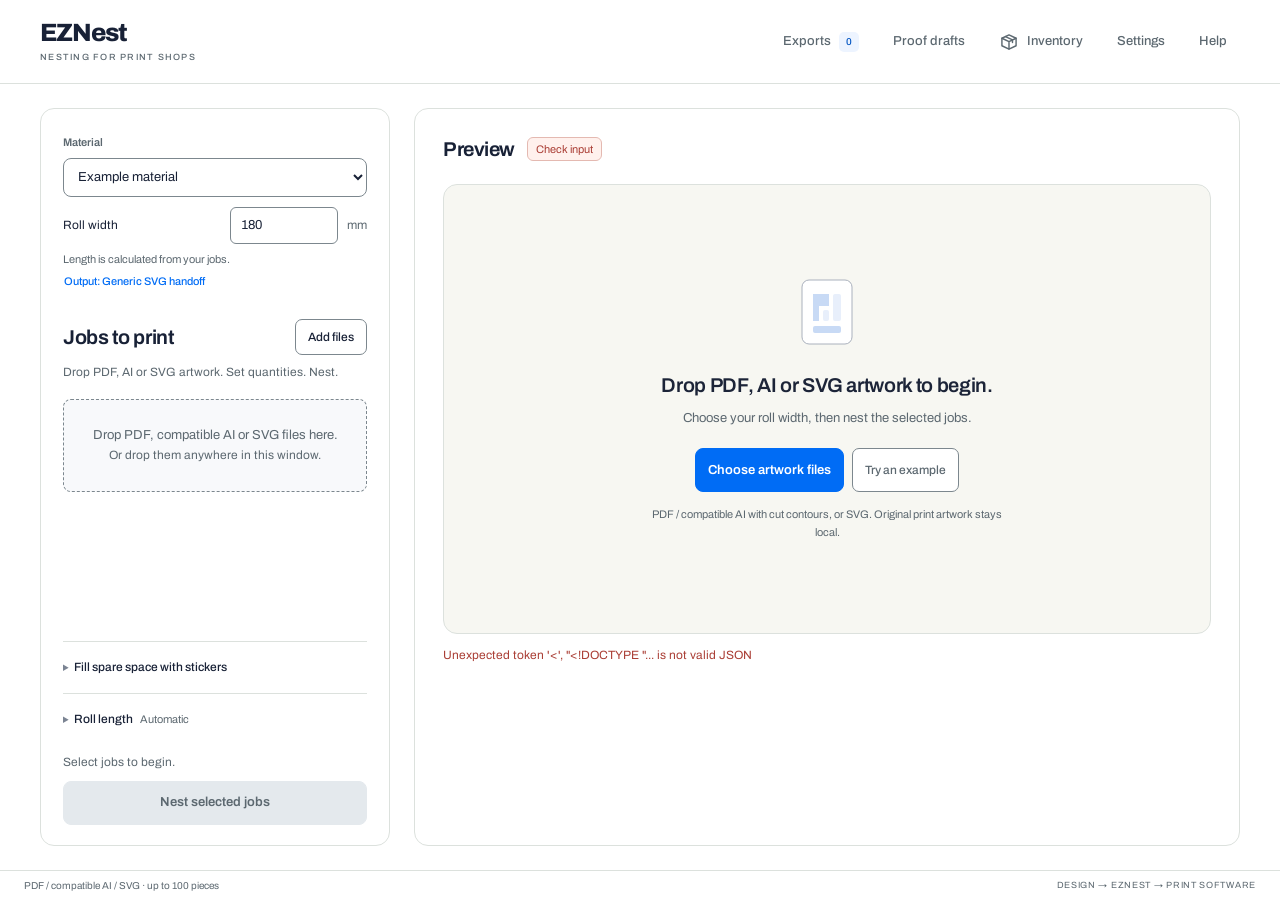
==== index.html @ c7918e3c "Open the simple screen at / and keep the production screen on standby. The shop page should be the O" ====
<!doctype html>
<html lang="en"><head><meta charset="utf-8"><meta name="viewport" content="width=device-width,initial-scale=1"><title>Ez Nest</title><link rel="stylesheet" href="/queue.css"><link rel="stylesheet" href="/app-theme.css"><link rel="stylesheet" href="/inventory-panel.css"></head><body class="full-workspace">
<header class="app-header"><a class="brand" href="/" aria-label="EZNest home"><span>EZNest</span><small>NESTING FOR PRINT SHOPS</small></a><span class="local">v1.0.0-rc.5</span><div class="header-tools"><button id="prepared-open">Exports <span id="prepared-count">0</span></button><button id="proof-drafts-open">Proof drafts</button><button id="stock-open" type="button" class="top-button" aria-label="Inventory" aria-haspopup="dialog">
  <svg viewBox="0 0 24 24" width="20" height="20" aria-hidden="true">
    <g fill="none" stroke="currentColor" stroke-width="1.7" stroke-linecap="round" stroke-linejoin="round">
      <path d="M3.5 7.5 12 3.5l8.5 4v9L12 20.5l-8.5-4Z"/>
      <path d="M3.5 7.5 12 11.5l8.5-4M12 11.5v9M7.8 5.5l8.4 4v3"/>
    </g>
  </svg>
  <span>Inventory</span>
</button>
<button id="settings-open">Settings</button><button id="help-open">Help</button></div></header>
<main>
<section class="queue-panel" aria-label="Jobs to print">
<div class="material-choice"><label for="preset">Material</label><select id="preset"></select><label class="quick-width" for="quick-width">Roll width <input id="quick-width" type="number" step="any" min="0" aria-describedby="material-info"><span id="quick-unit">mm</span></label><p id="material-info" class="muted">Length is calculated from your jobs.</p><button id="shop-shortcut" class="text-button" title="Shop output requirements">Output profile</button></div>
<div class="queue-heading"><h1>Jobs to print <span id="queue-count">0</span></h1><label class="button" for="files">Add files<input type="file" id="files" accept=".svg,.pdf,.ai,image/svg+xml,application/pdf" multiple></label></div>
<p class="queue-hint">Drop PDF, AI or SVG artwork. Set quantities. Nest.</p>
<p id="folder-status" class="muted" hidden></p><div id="queue-empty" class="queue-empty">Drop PDF, compatible AI or SVG files here.<br><span>Or drop them anywhere in this window.</span></div><div id="queue"></div>
<details id="sticker-section" class="optional-section"><summary>Fill spare space with stickers <span id="fill-count"></span></summary><p class="muted">Keep your required quantities, then fill the spare space.</p><div id="fill-queue"></div><label class="button" for="fill-files">Add sticker files<input type="file" id="fill-files" accept=".svg,.pdf,.ai,image/svg+xml,application/pdf" multiple></label>
<div id="fill-options" hidden><label for="fill-area">Where should stickers go?</label><select id="fill-area"><option value="gaps">Only in the leftover space</option><option value="length">Fill up to a set length</option></select><p id="fill-area-help" class="muted"></p></div></details>
<details id="layout-options" class="optional-section"><summary>Roll length <span id="size-summary">Automatic</span></summary><p class="muted">Width comes from the material. eznest calculates the length your jobs need.</p><label class="length-field">Optional limit <input id="batch-length" type="number" min="0" step="any" placeholder="Automatic"><span id="length-unit">mm</span></label><p class="muted">Leave blank for automatic length. Set a total limit for available material or a sticker-fill area. Per-sheet limits are in Settings.</p></details>
<div id="material-mismatch" class="notice" hidden><p id="material-mismatch-text"></p><button id="use-material">Use this material</button></div>
<div class="nest-bar"><p id="selection-summary">Select jobs to begin.</p><button id="nest" class="primary" disabled>Nest selected jobs</button><button id="cancel" hidden>Stop nesting</button></div>
</section>
<section class="workspace" aria-label="Nesting preview"><div class="result-top"><h2 id="result-title">Preview</h2><span id="batch-status" class="pill" hidden></span><div id="metrics" class="metrics" hidden><span>Length used <strong id="length">—</strong></span><span><strong id="pieces">—</strong> pieces</span></div></div>
<div class="canvas"><div id="empty"><strong>Drop PDF, AI or SVG artwork to begin.</strong><p>Choose your roll width, then nest the selected jobs.</p><div class="empty-actions"><button id="empty-add" class="primary">Choose artwork files</button><button id="empty-demo">Try an example</button></div><p class="empty-format">PDF and compatible AI use existing named cut contours. SVG jobs remain supported separately.</p></div><svg id="preview" xmlns="http://www.w3.org/2000/svg" role="img" aria-label="Nesting layout by job" hidden></svg></div>
<div id="job-key" hidden><p class="muted">Find a job in this layout</p><div id="completeness" class="completeness" hidden></div><button id="show-all" class="text-button" hidden>Show all jobs</button></div>
<section id="layout-insights" class="layout-insights" aria-label="Layout results and verification" hidden>
<div class="insight-metrics"><div><span>Material coverage</span><strong id="insight-coverage">—</strong></div><div><span>Unused material</span><strong id="insight-unused">—</strong></div><div><span>Compute time</span><strong id="insight-time">—</strong></div></div>
<details id="layout-comparison" class="layout-comparison" open><summary>Before / after <span id="comparison-summary">First fit saved</span></summary>
<div class="comparison-content"><p id="comparison-context" class="muted">Same artwork, quantities, safety settings and search budget per run.</p><div id="comparison-chart"></div><p id="comparison-message" class="muted" role="status"></p><div class="comparison-actions"><button id="comparison-run">Compare another fit</button><button id="comparison-download" disabled>Save comparison image (SVG)</button></div><p class="muted">The first fit is the baseline. Extra searches retain the best result; they take additional time. Outlines are a comparison diagram, not a print file.</p></div></details>
<div class="insight-columns"><section><h3>Comparable layouts</h3><div id="layout-revisions" class="revision-list"></div><p class="muted">Same sources, quantities, safety settings and per-run search budget. Saved in this browser.</p></section><section><h3>Checks</h3><ul id="layout-checks"></ul><p class="muted">Unused material includes gaps and margins. Physical print and cut alignment still need an operator check.</p></section></div>
<div class="evidence-entry"><div><h3>Delivery evidence</h3><p id="proof-hint" class="muted"></p></div><button id="proof-open" disabled>Prepare local draft</button></div>
</section>
<details class="review-tools" id="review-tools" hidden><summary>Layout details</summary><div class="review-content"><p><strong id="utilization">—</strong> material coverage</p><label class="check"><input type="checkbox" id="show-labels"> Show sorting IDs</label><label class="check"><input type="checkbox" id="job-colors" checked> Show job outlines</label><button id="improve">Try a better fit</button></div><p class="muted">Sorting IDs identify each piece: <strong>A1.03</strong> = job A, set 1, piece 3. They appear on the separate map, never on the print artwork.</p><p id="result-explanation" class="muted"></p><p id="sheet-summary" class="muted"></p><p id="cut-summary" class="muted"></p><p id="material-cost-result"></p><div id="job-costs" class="muted"></div><button id="benchmark-download" disabled>Download comparison worksheet</button></details>
<details id="output-check" hidden><summary id="output-check-title">Output needs preparation</summary><ul id="output-issues"></ul><p>These are file requirements. Saving the profile does not convert artwork.</p></details><p id="status" role="status" aria-live="polite"></p>
<div id="export-bar" class="export-bar" hidden><div><div class="destination"><span id="output-status">Save to Downloads</span><button id="change-output" class="text-button">Change</button></div><p id="export-note">Includes artwork, a piece map and a checklist.</p></div><button id="export" class="primary" disabled>Export SVG</button></div>
<div id="download-confirmation" class="notice" hidden><p>Check that <strong id="download-filename"></strong> is saved on your device. If the download was cancelled or failed, choose Export again. Jobs stay in the queue until you confirm.</p><button id="confirm-download">I saved the ZIP</button></div>
</section></main>
<dialog id="proof-drawer" class="proof-drawer" aria-labelledby="proof-title"><div class="dialog-head"><div><p class="eyebrow">EVIDENCE · THIS BROWSER ONLY</p><h2 id="proof-title">Delivery evidence <span class="pill">Local draft</span></h2></div><button type="button" id="proof-close" aria-label="Close delivery evidence">×</button></div>
<p class="muted">Photos and tracking stay in this browser on this device. Saving does not submit proof, notify a buyer or confirm delivery. Clearing browser data removes saved drafts.</p>
<section id="proof-index"><h3>Saved drafts</h3><div id="proof-drafts-list"></div></section>
<section id="proof-editor" hidden><p id="proof-batch" class="proof-batch"></p><ol class="proof-steps"><li>1 · Review layout</li><li>2 · Attach evidence</li><li>3 · Save locally</li></ol>
<form id="proof-form"><fieldset id="proof-fields"><label>Order reference <span class="muted">Optional</span><input id="proof-order" maxlength="120" autocomplete="off" placeholder="Your order or job reference"></label>
<section class="proof-section"><h3>Finished-goods photos</h3><p class="muted">Up to 5 JPEG, PNG or WebP photos. 10 MB each; 25 MB total.</p><label class="button" for="proof-files">Add photos<input id="proof-files" type="file" accept="image/jpeg,image/png,image/webp" multiple></label><div id="proof-photos" class="proof-photos"></div></section>
<div class="fields"><label>Carrier<input id="proof-carrier" maxlength="120" autocomplete="off" placeholder="Optional"></label><label>Tracking number<input id="proof-tracking" maxlength="160" autocomplete="off" placeholder="Add when available"></label></div>
<label>Notes<textarea id="proof-notes" maxlength="2000" rows="3" placeholder="Packing or delivery notes"></textarea></label>
<section class="proof-section"><h3>Bound export</h3><p class="muted">SHA-256 of the exact exported ZIP. Changing a layout creates a separate draft.</p><code id="proof-hash" class="proof-hash"></code><div id="proof-preview" class="proof-preview"></div><p class="muted">Saved layout outlines. These do not verify the photos or shipment.</p></section>
</fieldset><div class="dialog-actions"><button id="proof-back" type="button">Saved drafts</button><button id="proof-save" class="primary" type="submit">Save local draft</button></div></form></section><p id="proof-status" role="status" aria-live="polite"></p></dialog>
<dialog id="settings"><form id="settings-form"><div class="dialog-head"><h2>Settings</h2><button type="button" id="settings-close" aria-label="Close settings">×</button></div>
<div class="settings-links"><button type="button" id="shop-open">Shop / RIP profile</button><button type="button" id="paths-open">Source &amp; save folders</button><button type="button" id="demo">Load example jobs</button></div><h3 class="settings-section-title">Workspace</h3><div class="fields"><label>Measurement units<select id="units"><option value="in">Inches</option><option value="mm">Millimeters</option><option value="cm">Centimeters</option></select></label><label>Display decimals<select id="precision"><option value="0">0</option><option value="1">1</option><option value="2">2</option><option value="3">3</option></select></label></div><label>Group jobs by<select id="group-by"><option value="folder">Source folder</option><option value="material">Material</option><option value="category">Custom category</option><option value="customer">Customer</option><option value="order">Customer / order</option></select></label><p class="muted">Units apply throughout eznest. Changing units converts measurements without resizing artwork. Prepared jobs leave the active queue after a successful save; find them under Exports.</p><h3 class="settings-section-title material-title">Material preset</h3><div class="small-actions preset-actions"><button type="button" id="share-preset">Export preset</button><label class="button" for="import-preset">Import preset<input type="file" id="import-preset" accept=".json,application/json"></label></div>
<label>Preset name<input id="preset-name" required maxlength="80"></label>
<label>Roll width <span class="field-unit"></span><input id="width" type="number" step="any" required></label><p class="muted">Fixed by your material. Length is calculated from the jobs you select.</p><div class="fields"><label>Gap between contours <span class="field-unit"></span><input id="gap" type="number" step="any" required></label><label>Edge margin <span class="field-unit"></span><input id="margin" type="number" step="any" required></label></div>
<label>Allowed rotation<select id="rotations"><option value="0,90,180,270">Quarter turns</option><option value="free">Any angle</option><option value="0,180">Half turns</option><option value="0">Keep orientation</option></select></label><label>Time per search<select id="seconds"><option value="5">5 seconds</option><option value="15">15 seconds</option><option value="30">30 seconds</option><option value="60">1 minute</option><option value="120">2 minutes</option></select></label>
<p class="muted">Gap is measured from imported contours. Bleed is not added. Confirm the starter shop preset against your printer.</p>
<details><summary>Optional default length limit</summary><label>Maximum batch length <span class="field-unit"></span><input id="maxLength" type="number" min="0" step="any" placeholder="Automatic"></label><p class="muted">Usually left blank. This limits total material across all sheets. Set per-sheet handling limits under Sheets and material cost.</p></details>
<details><summary>Sheets and material cost</summary><label>Maximum length per sheet <span class="field-unit"></span><input id="sheet-length" type="number" min="0" step="any" placeholder="One continuous nest"></label><p class="muted">Optional. Splits the batch into numbered sheets without cutting pieces. Total roll length remains a separate limit. Include registration and handling space in your margins.</p><div class="fields"><label>Material cost per m²<input id="material-cost" type="number" min="0" step="any" placeholder="Optional"></label><label>Currency<input id="material-currency" maxlength="3" value="USD" placeholder="USD"></label></div><p class="muted">Material only. Shared waste is allocated by occupied piece area. Ink, laminate, labor, overhead and profit are excluded.</p></details><details><summary>Automatic nesting</summary><label class="check"><input id="auto-nest" type="checkbox"> Re-nest selected jobs when source files change</label><label class="check"><input id="auto-improve" type="checkbox"> Continue searching for a better fit</label><p class="muted">While eznest is open. Stops after five extra searches or three without improvement. Saving freezes the batch.</p></details>
<details><summary>File requirements</summary><p>PDF and PDF-compatible AI need closed, stroked named spot-color contours, usually CutContour. Review detected pieces before nesting. Hidden/conditional PDF layers, annotations and ambiguous contours are rejected. SVG pieces still need complete groups and clear boundaries. Keep PDF and SVG jobs in separate batches. Color conversion, bleed generation and printer control stay outside eznest.</p></details>
<p id="settings-status" role="status"></p><div class="dialog-actions"><button type="button" id="save-copy">New material preset</button><button type="submit" class="primary">Save settings</button></div></form></dialog>
<dialog id="paths"><div class="dialog-head"><h2>Folders</h2><button id="paths-close" aria-label="Close folders">×</button></div><label>Source folder<input id="folder-path" placeholder="Folder containing print-ready SVG files"></label><div class="small-actions"><button id="connect">Browse source…</button><button id="connect-path">Connect this path</button><button id="disconnect">Disconnect</button></div><p class="muted">Folder watching currently adds SVG files. Add PDF/AI with Add files or drag and drop so you can choose and review their cut contours and bleed. New watched jobs start unselected.</p><label>Save packages to<input id="output-path" placeholder="Leave blank for browser downloads"></label><div class="small-actions"><button id="output-browse">Browse…</button><button id="output-save">Save destination</button></div><p class="muted">Each saved nest gets its own folder with artwork, a piece map and a checklist. Choose a location outside the source folder.</p><p id="paths-status" role="status"></p></dialog>
<dialog id="job-settings"><form id="job-form"><div class="dialog-head"><h2 id="job-settings-title">Job options</h2><button type="button" id="job-close" aria-label="Close job options">×</button></div><p id="job-source" class="muted"></p><section id="document-review" hidden><h3>Review detected pieces</h3><p id="document-review-summary" class="muted"></p><div id="document-review-warnings" class="muted"></div><div id="document-piece-list"></div><label class="check"><input id="document-reviewed" type="checkbox"> I checked piece ownership, cut types, size and existing bleed. All printable pieces are present.</label><p class="muted">This is a visual/operator check. eznest does not verify ink coverage or create bleed. Re-add the file to change its bleed allowance or cut recognition. Interior cuts belong to the surrounding piece; separate pieces inside other pieces are not inferred.</p></section><details><summary>Customer, order and category</summary><div class="fields"><label>Customer<input id="job-customer" maxlength="120" placeholder="Optional"></label><label>Order number<input id="job-order" maxlength="120" placeholder="Optional"></label></div><label>Kit / design name<input id="job-kit" maxlength="120" placeholder="Optional"></label><label>Category<input id="job-category" maxlength="80" placeholder="Optional, e.g. MX kits or Customer name"></label></details><label>This file is<select id="job-role"><option value="required">A job with a required quantity</option><option value="fill">Stickers to fill spare space</option></select></label><label id="job-quantity-label">Complete sets<input id="job-quantity" type="number" min="1" max="800" required></label><p id="job-quantity-help" class="muted"></p><label>Material<select id="job-material"></select></label><p id="job-error" role="status" class="error"></p><div class="dialog-actions"><button type="button" id="job-remove">Remove from queue</button><button type="submit" class="primary">Save changes</button></div></form></dialog><dialog id="prepared"><div class="dialog-head"><h2>Exported files</h2><button id="prepared-close" aria-label="Close prepared files">×</button></div><p class="muted">Saved batches. Exporting does not send files to a printer. Source files stay untouched.</p><div id="prepared-list"></div><p id="prepared-status" role="status"></p></dialog><dialog id="shop-settings"><form id="shop-form"><div class="dialog-head"><h2>Shop / RIP profile</h2><button type="button" id="shop-close" aria-label="Close shop profile">×</button></div>
<p class="muted">Each shop can share its own file requirements. RIP media presets and printed job logs stay in the software that runs the printer.</p>
<label>Choose a profile<select id="shop-select"></select></label>
<div class="small-actions"><button type="button" id="shop-export">Export profile</button><label class="button" for="shop-import">Import profile<input id="shop-import" type="file" accept=".json,application/json"></label><button type="button" id="shop-spec">Download requirements</button></div>
<label>Profile name<input id="shop-name" required maxlength="80"></label><div class="fields"><label>RIP software<input id="shop-rip" required maxlength="80" placeholder="ONYX, VersaWorks, Flexi, Caldera…"></label><label>Preferred production format<select id="shop-format"><option value="pdf">PDF</option><option value="eps">EPS</option><option value="svg">SVG</option></select></label></div>
<label>Art formats accepted by the shop<input id="shop-accepted" placeholder="pdf, eps, ai" required></label>
<div class="fields"><label>Required print colors<select id="shop-color"><option value="preserve">Preserve source colors</option><option value="cmyk">CMYK</option><option value="rgb">RGB</option></select></label><label>Required bleed <span id="shop-bleed-unit"></span><input id="shop-bleed" type="number" step="any" min="0" placeholder="Not confirmed"></label></div>
<label>Required ICC profile name<input id="shop-icc" maxlength="160" placeholder="Not confirmed / no specific profile"></label>
<details open><summary>Cutting and finishing</summary><div class="fields"><label>Generic cut output spot<input id="shop-cut-spot" maxlength="80" placeholder="Leave blank for no cutting"></label><label>Generic cut output layer<input id="shop-cut-layer" maxlength="80" placeholder="e.g. CutContour"></label></div><div class="fields"><label>Registration marks added by<select id="shop-registration"><option value="rip">RIP</option><option value="finishing">Finishing software</option><option value="file">Artwork file</option><option value="none">No marks required</option></select></label><label>Finishing software<input id="shop-finishing" maxlength="80" placeholder="e.g. GoProduce"></label></div></details>
<details id="cut-mapping-settings"><summary>Cut type mappings</summary><p class="muted">Starter names recognize common thru-cut, kiss-cut and registration layers or spots. Confirm them against your files. Use one exact, case-sensitive name per line, or start a line with prefix: to match a prefix. Conflicting rules stop import.</p><label>Unspecified generic cut paths<select id="cut-generic"><option value="">Require a mapped cut type</option><option value="thru">Thru-cut</option><option value="kiss">Kiss-cut</option><option value="contour">Generic cut — assign in RIP</option></select></label><div id="cut-mapping-fields"></div><details><summary>Unmapped cut-name checks</summary><label>Pause import for unrecognized names starting with<textarea id="cut-suspect-prefixes" rows="4" maxlength="4000"></textarea></label></details><p class="muted">Thru-cut and kiss-cut keep separate output layers and spot colors. Tool notes are references for the operator; eznest does not send tool-slot commands. Recognized old registration marks are removed so the RIP or finishing software can generate new sheet marks.</p></details>
<details><summary>Workflow ownership</summary><div class="fields"><label>Media presets managed by<select id="shop-media"><option value="rip">RIP</option><option value="external">Another shop system</option></select></label><label>Printed job log managed by<select id="shop-joblog"><option value="rip">RIP</option><option value="external">Another shop system</option></select></label></div></details>
<p class="muted">PDF/AI jobs export PDF with preserved artwork and separate named spots and layers for each cut type. SVG jobs export SVG. Choose Preserve source colors for RIP color management. EPS conversion and automatic bleed are not provided. Readiness is checked against the actual batch.</p>
<p id="shop-status" role="status"></p><div class="dialog-actions"><button type="button" id="shop-copy">Save as new profile</button><button type="submit" class="primary">Use this profile</button></div></form></dialog><dialog id="help"><div class="dialog-head"><h2>Start with a nest</h2><button id="help-close" aria-label="Close help">×</button></div>
<ol class="help-steps"><li><strong>Add your artwork.</strong> Drop files anywhere. Each file is a job; a set includes every piece in that file.</li><li><strong>Check the roll width and quantities.</strong> Length is automatic. Set units, spacing and rotation in Settings.</li><li><strong>Nest, review, export.</strong> Click a job below the preview to find its pieces. Export saves the artwork plus a separate sorting map and checklist.</li></ol>
<p class="muted">Use print-only artwork at actual size. PDF/AI needs mapped cut strokes with a closed outer boundary for each piece; review the detected pieces and existing bleed. SVG needs grouped pieces with a clipping outline, CutContour or EZN_BOUNDARY. Originals are never changed.</p>
<p class="muted">v1.0.0-rc.5 · up to 800 pieces, one material per batch. PDF/compatible AI exports PDF with artwork and all owned cut paths kept together. SVG exports separately. Color conversion and registration marks stay in your RIP. Bleed is retained, never generated.</p>
<p class="muted">Closing this tab leaves eznest running. Quit below to stop the local app. Your queue stays in this browser; use the same browser next time.</p><p id="help-status" role="status"></p><div class="dialog-actions"><button id="quit">Quit eznest</button></div></dialog><dialog id="document-import"><form id="document-import-form"><div class="dialog-head"><h2>Import PDF / compatible AI</h2><button type="button" id="document-import-cancel" aria-label="Cancel document import">×</button></div><p>Use print-only artwork at actual size with closed cut contours. Original drawing objects are preserved for PDF export.</p><label>Generic cut spot in this file<input id="document-cut-spot" maxlength="80" value="CutContour" required></label><label>If a generic cut has no type<select id="document-generic-cut"><option value="">Require a mapped cut type</option><option value="thru">Thru-cut</option><option value="kiss">Kiss-cut</option><option value="contour">Generic cut — assign in RIP</option></select></label><p class="muted">Named thru-cut and kiss-cut paths use your output profile mappings. Use Generic cut only when you will assign its cutting method in the RIP.</p><label>Existing bleed to retain, mm<input id="document-bleed" type="number" min="0" max="25" step="any" value="0" required></label><p class="muted">0 clips artwork at the cut contour. Enter bleed already present in the design to keep it outside the cut. No bleed is generated. Review every detected piece after import.</p><p id="document-import-error" class="error" role="status"></p><div class="dialog-actions"><button type="submit" class="primary">Import and review</button></div></form></dialog><footer><span>PDF / compatible AI / SVG · up to 100 pieces</span><span>DESIGN → EZNEST → PRINT SOFTWARE</span></footer><script src="/svg-io.js"></script><script src="/queue-core.js"></script><script src="/cut-mapping.js"></script><script src="/shop-profiles.js"></script><script src="/layout-comparison.js"></script><script src="/production-features.js"></script><script src="/material-profile.js"></script><script src="/inventory-panel.js"></script><script src="/queue-app.js"></script><script src="/queue-inventory.js"></script></body></html>
---- queue.css ----
/* Shared visual language for the workspace, dialogs and production states. */
:root {
  --paper: #ffffff;
  --bg: #ffffff;
  --canvas: #f6f7f3;
  --ink: #1c2438;
  --muted: #626974;
  --line: #dedfe3;
  --control-line: #858b95;
  --accent: #0066e6;
  --accent-hover: #0053bc;
  --accent-soft: #eef4ff;
  --error: #aa3e35;
  --warning-bg: #fcf7eb;
  --warning-line: #e6d5ae;
  --warning-ink: #785d29;
  color-scheme: light;
  font: 14px/1.5 'Segoe UI', -apple-system, BlinkMacSystemFont, Arial, sans-serif;
  color: var(--ink);
  background: var(--bg);
}
* { box-sizing: border-box; }
body { margin: 0; height: 100dvh; overflow: hidden; }
h1,h2,h3,p { margin: 0; }
h1,h2 { font-size: 20px; line-height: 1.3; font-weight: 650; letter-spacing: -.45px; }
button,input,select { font: inherit; color: inherit; }
button,.button {
  display: inline-flex; align-items: center; justify-content: center; gap: 7px;
  min-height: 36px; padding: 7px 12px; border: 1px solid var(--control-line);
  border-radius: 7px; background: var(--paper); cursor: pointer;
  white-space: nowrap; text-decoration: none; font-size: 12px; font-weight: 500;
  transition: background-color 120ms, border-color 120ms, box-shadow 120ms;
}
button:hover,.button:hover { background: #f4f6fa; border-color: #6c7585; }
button:disabled { background: #eef0f3; border-color: #dfe2e7; color: #69717d; cursor: default; box-shadow: none; }
button:focus-visible,input:focus-visible,select:focus-visible,summary:focus-visible,.button:focus-within,a:focus-visible { outline: 2px solid var(--accent); outline-offset: 3px; }
.primary { background: var(--accent); border-color: var(--accent); color: #fff; font-weight: 600; box-shadow: 0 1px 2px #1c243814; }
.primary:hover { background: var(--accent-hover); border-color: var(--accent-hover); }
.primary:disabled { background: #e9edf3; border-color: #d8dee8; color: #657083; box-shadow: none; }
.button input[type=file] { position: absolute; width: 1px; height: 1px; opacity: 0; }
.text-button { border-color: transparent; background: transparent; padding: 4px 6px; color: var(--accent); text-decoration: underline; text-underline-offset: 3px; }
.text-button:hover { border-color: transparent; background: var(--accent-soft); }
header { height: 72px; display: flex; align-items: center; padding: 0 26px; border-bottom: 1px solid var(--line); gap: 12px; background: #ffffff; }
.brand { display: inline-flex; align-items: center; gap: 9px; color: var(--ink); text-decoration: none; font-size: 27px; font-weight: 750; letter-spacing: -1.3px; line-height: 1; }
.brand-mark { width: 27px; height: 27px; flex: none; color: var(--accent); }
.local { margin-left: 13px; padding-left: 20px; border-left: 1px solid var(--line); margin-right: auto; color: var(--muted); font-size: 12px; }
header button { color: #424b5c; border-color: transparent; background: transparent; padding: 7px 12px; }
header button:hover { border-color: var(--line); }
#prepared-count { display: inline-flex; align-items: center; justify-content: center; min-width: 20px; height: 20px; border-radius: 5px; padding: 0 5px; font-size: 10px; font-variant-numeric: tabular-nums; background: #eef1f6; color: #535e70; }
main { display: grid; grid-template-columns: 370px minmax(0,1fr); height: calc(100dvh - 102px); min-height: 0; }
select,input:not([type=checkbox]) { background: var(--paper); border: 1px solid var(--control-line); border-radius: 6px; padding: 8px 10px; min-height: 36px; max-width: 100%; }
select:hover,input:not([type=checkbox]):hover { border-color: #6c7585; }
input[type=number] { font-variant-numeric: tabular-nums; }
input[type=checkbox] { accent-color: var(--accent); }
.muted { color: var(--muted); font-size: 12px; line-height: 1.6; }
.queue-panel { padding: 25px 22px 20px; background: #ffffff; border-right: 1px solid var(--line); display: flex; flex-direction: column; min-height: 0; overflow: auto; scrollbar-width: thin; scrollbar-color: #c4c8d0 transparent; }
.material-choice { margin-bottom: 26px; }
.material-choice>label { display: block; margin-bottom: 7px; color: var(--muted); font-size: 11px; font-weight: 600; }
#preset { width: 100%; font-size: 13px; height: 39px; }
.material-choice .muted { margin-top: 7px; font-size: 11px; }
.material-choice>label.quick-width { display: flex; align-items: center; gap: 9px; margin: 10px 0 0; font-size: 12px; color: var(--ink); font-weight: 400; }
.quick-width input { width: 108px; margin-left: auto; font-size: 13px; }
.quick-width span { min-width: 20px; color: var(--muted); }
.empty-actions { display: flex; justify-content: center; flex-wrap: wrap; gap: 8px; margin: 20px 0 14px; }
#empty .empty-format { max-width: 370px; margin: 0 auto; font-size: 11px; }
.help-steps { padding-left: 20px; font-size: 13px; line-height: 1.7; }
.help-steps li { margin: 12px 0; }
#shop-shortcut { font-size: 11px; text-decoration: none; padding: 3px 0; min-height: 23px; max-width: 100%; white-space: normal; text-align: left; justify-content: flex-start; }
#shop-shortcut:hover { text-decoration: underline; background: transparent; }
.queue-heading { display: flex; align-items: center; justify-content: space-between; gap: 12px; margin-bottom: 8px; }
.queue-heading h1 { display: flex; align-items: center; gap: 9px; }
h1 span { display: inline-flex; align-items: center; justify-content: center; min-width: 23px; height: 23px; padding: 0 6px; border-radius: 6px; background: #eef1f6; font-size: 11px; color: #535e70; font-weight: 500; letter-spacing: 0; }
.queue-hint { font-size: 12px; line-height: 1.6; color: var(--muted); margin-bottom: 17px; }
#folder-status { font-size: 11px; margin-bottom: 8px; overflow-wrap: anywhere; }
.queue-empty { padding: 26px 12px; text-align: center; border: 1px dashed var(--control-line); border-radius: 8px; color: var(--muted); font-size: 13px; background: #f8f9fb; }
.queue-empty span { font-size: 12px; }
#queue { flex: 1; min-height: 90px; overflow: auto; scrollbar-width: thin; scrollbar-color: #c4c8d0 transparent; }
#fill-queue { max-height: 200px; overflow: auto; margin: 8px 0; }
.queue-group { margin-bottom: 20px; }
.queue-group>h3 { color: #677080; font-size: 10px; font-weight: 600; text-transform: uppercase; letter-spacing: 1px; line-height: 1.5; padding: 8px 0; overflow-wrap: anywhere; }
.job { display: flex; align-items: center; gap: 9px; padding: 12px 7px; border: 1px solid transparent; border-bottom-color: #eaebef; min-height: 65px; border-radius: 6px; }
.job:last-child { border-bottom-color: transparent; }
.job:hover { background: #f5f7fa; }
.job.selected { background: var(--accent-soft); border-color: #bdcff0; }
.job.selected .job-name>span { font-weight: 600; }
.job>input[type=checkbox] { width: 16px; height: 16px; flex: none; margin: 0; cursor: pointer; }
.job-name { flex: 1; min-width: 0; cursor: pointer; font-size: 13px; line-height: 1.4; }
.job-name>span { display: block; overflow: hidden; text-overflow: ellipsis; white-space: nowrap; }
.job-name small { font-size: 11px; color: var(--muted); display: block; margin-top: 4px; overflow-wrap: anywhere; }
.job-name .job-error { color: var(--error); }
.job-quantity { font-size: 10px; color: var(--muted); display: flex; flex-direction: column; gap: 3px; text-align: center; }
.job-quantity input { width: 49px; min-height: 29px; padding: 3px 4px; font-size: 12px; }
.job-options { width: 28px; min-height: 30px; padding: 0; border-color: transparent; color: var(--muted); background: transparent; font-size: 11px; flex: none; }
.job-options:hover { border-color: var(--line); background: #fff; }
.optional-section { border-top: 1px solid var(--line); margin-top: 13px; padding-top: 13px; font-size: 12px; }
.optional-section>summary { cursor: pointer; line-height: 24px; font-weight: 500; }
summary::marker { color: #7b8493; font-size: 10px; }
.optional-section summary span { color: var(--muted); font-size: 11px; font-weight: 400; margin-left: 5px; }
.optional-section .muted { font-size: 11px; margin: 8px 0; }
.optional-section .button { font-size: 11px; min-height: 32px; }
.length-field { display: flex; align-items: center; gap: 8px; font-size: 12px; margin: 12px 0 8px; }
.length-field input { width: 105px; }
#fill-options { margin-top: 12px; font-size: 11px; }
#fill-area { width: 100%; margin-top: 5px; font-size: 12px; }
.nest-bar { display: flex; flex-direction: column; gap: 10px; margin-top: 21px; flex: none; }
#selection-summary { font-size: 12px; color: var(--muted); }
#nest { height: 43px; font-size: 13px; }
.notice { padding: 12px; background: var(--warning-bg); color: var(--warning-ink); border: 1px solid var(--warning-line); border-radius: 8px; font-size: 12px; margin-top: 12px; }
.notice button { white-space: normal; text-align: left; margin-top: 8px; max-width: 100%; font-size: 11px; }
.workspace { padding: 25px 28px 20px; min-width: 0; min-height: 0; display: flex; flex-direction: column; background: var(--bg); overflow: auto; }
.result-top { display: flex; align-items: center; gap: 12px; min-height: 30px; margin-bottom: 20px; }
.metrics { margin-left: auto; display: flex; gap: 20px; font-size: 12px; color: var(--muted); }
.metrics strong { font-size: 16px; font-weight: 600; font-variant-numeric: tabular-nums; color: var(--ink); }
.pill { font-size: 11px; color: #0053bc; border: 1px solid #c8daf5; background: #eef4ff; padding: 3px 8px; border-radius: 6px; }
.pill[data-state=error] { border-color: #e4b9b1; color: var(--error); background: #fff1ed; }
.pill[data-state=running] { border-color: var(--warning-line); color: var(--warning-ink); background: var(--warning-bg); }
.layout-view-tools { display: flex; flex-wrap: wrap; align-items: center; justify-content: space-between; gap: 12px; margin-bottom: 12px; color: var(--muted); font-size: 12px; }
.layout-view-tools label { display: flex; align-items: center; gap: 8px; }
.layout-view-tools select { width: 140px; min-height: 44px; padding: 8px; }
.canvas { background: var(--canvas); border: 1px solid #dedfe3; border-radius: 12px; flex: 0 0 auto; height: clamp(320px, 50dvh, 560px); min-height: 320px; padding: 25px; overflow: auto; }
#preview { display: block; width: 100%; height: auto; max-width: none; }
.canvas.fit-all { display: flex; align-items: center; justify-content: center; }
.canvas.fit-all #preview { flex: none; height: 100%; }
.canvas:focus-visible { outline: 3px solid var(--accent); outline-offset: 2px; }
.canvas #empty { height: 100%; display: flex; flex-direction: column; align-items: center; justify-content: center; }
#empty { text-align: center; color: var(--muted); font-size: 13px; line-height: 1.6; padding: 16px; }
#empty::before { content: ''; display: block; width: 62px; height: 72px; margin: 0 auto 20px; background: url("data:image/svg+xml,%3Csvg xmlns='http://www.w3.org/2000/svg' width='62' height='72' viewBox='0 0 62 72'%3E%3Crect x='6' y='3' width='50' height='64' rx='7' fill='%23ffffff' stroke='%23aab1bd'/%3E%3Cpath d='M17 17h16v12H23v15h-6z' fill='%23c8daf5'/%3E%3Crect x='37' y='17' width='8' height='27' rx='2' fill='%23e8effb'/%3E%3Crect x='27' y='33' width='6' height='11' rx='2' fill='%23e8effb'/%3E%3Crect x='17' y='49' width='28' height='7' rx='2' fill='%23c8daf5'/%3E%3C/svg%3E") center/contain no-repeat; }
#empty strong { display: block; font-size: 20px; color: #1c2438; font-weight: 600; letter-spacing: -.35px; margin-bottom: 7px; }
#empty p { font-size: 13px; }
#job-key { margin-top: 14px; position: relative; }
#job-key>.muted { font-size: 11px; margin-bottom: 7px; }
.completeness { display: flex; flex-wrap: wrap; gap: 6px; max-height: 100px; overflow: auto; }
.complete-job { font-size: 12px; padding: 5px 9px; min-height: 32px; white-space: normal; text-align: left; justify-content: flex-start; border-color: #aab1bd; background: var(--paper); }
.complete-job span { font: 11px Consolas,monospace; display: inline-flex; align-items: center; justify-content: center; width: 17px; height: 20px; border-bottom: 3px solid #0066e6; }
.complete-job.active { border-color: var(--accent); background: var(--accent-soft); color: var(--ink); box-shadow: 0 0 0 1px var(--accent); }
.color-0 span { border-color: #2879c4; }.color-1 span { border-color: #ce733c; }.color-2 span { border-color: #8b63b5; }.color-3 span { border-color: #4a9059; }.color-4 span { border-color: #bd4586; }.color-5 span { border-color: #398e96; }
#show-all { font-size: 11px; margin-top: 3px; min-height: 25px; }
.review-tools { margin-top: 12px; font-size: 12px; color: var(--muted); }
.review-tools>summary { cursor: pointer; }
.review-content { display: flex; flex-wrap: wrap; align-items: center; gap: 16px; margin-top: 10px; }
.review-content>p { font-size: 12px; }
.review-content button { font-size: 11px; min-height: 30px; }
.review-tools .muted { font-size: 11px; margin-top: 8px; max-width: 650px; }
.check { display: flex; align-items: center; gap: 7px; font-size: 12px; white-space: nowrap; }
.check input { margin: 0; }
#status { font-size: 12px; color: var(--muted); line-height: 1.5; margin-top: 12px; }
#status:empty { display: none; }
.error { color: var(--error)!important; }
#output-check { margin-top: 12px; padding: 11px 13px; border: 1px solid var(--warning-line); border-radius: 8px; background: var(--warning-bg); font-size: 12px; color: var(--warning-ink); }
#output-check summary { cursor: pointer; font-weight: 600; }
#output-check summary::marker { color: var(--warning-ink); }
#output-check ul { padding-left: 18px; margin: 8px 0; }
#output-check p { font-size: 11px; }
.export-bar { margin-top: 16px; border-top: 1px solid var(--line); padding-top: 16px; display: flex; align-items: center; justify-content: space-between; gap: 16px; font-size: 12px; }
.export-bar>div { min-width: 0; }
.destination { display: flex; align-items: center; gap: 10px; }
#output-status { overflow: hidden; text-overflow: ellipsis; white-space: nowrap; max-width: 360px; }
#change-output { font-size: 11px; min-height: 24px; }
#export-note { font-size: 11px; color: var(--muted); margin-top: 3px; }
.export-bar .primary { min-height: 43px; padding: 8px 18px; font-size: 13px; }
footer { height: 30px; display: flex; align-items: center; justify-content: space-between; padding: 0 24px; font-size: 10px; color: var(--muted); border-top: 1px solid var(--line); background: #ffffff; }
footer span:last-child { font-size: 9px; letter-spacing: .7px; }
dialog { border: 1px solid var(--line); border-radius: 14px; padding: 26px; width: min(560px,94vw); max-height: 90dvh; overflow: auto; color: var(--ink); background: #ffffff; box-shadow: 0 20px 80px #1c243826,0 3px 12px #1c24380f; scrollbar-width: thin; }
dialog::backdrop { background: #1c243855; }
dialog h2 { font-size: 23px; letter-spacing: -.5px; font-weight: 650; }
.dialog-head { display: flex; align-items: center; justify-content: space-between; gap: 12px; margin-bottom: 20px; }
.dialog-head button { font-size: 23px; min-height: 32px; width: 32px; padding: 0; border-color: transparent; color: var(--muted); background: transparent; flex: none; }
dialog label:not(.button):not(.check) { display: block; margin: 13px 0; font-size: 12px; font-weight: 500; }
dialog input:not([type=checkbox]),dialog select { display: block; width: 100%; margin-top: 6px; font-weight: 400; }
dialog input::placeholder { color: #69717d; opacity: 1; }
dialog .check { margin: 12px 0; white-space: normal; }
dialog .muted { margin: 10px 0; font-size: 12px; }
.fields { display: grid; grid-template-columns: 1fr 1fr; gap: 0 15px; }
.fields>label { min-width: 0; }
.small-actions,.dialog-actions,.settings-links { display: flex; gap: 8px; flex-wrap: wrap; }
.settings-links { padding-bottom: 20px; border-bottom: 1px solid var(--line); margin-bottom: 22px; }
.settings-section-title { font-size: 11px; font-weight: 600; letter-spacing: .8px; text-transform: uppercase; color: var(--muted); margin-bottom: 10px; }
.material-title { border-top: 1px solid var(--line); padding-top: 20px; margin-top: 22px; }
.field-unit { font-size: 11px; color: var(--muted); font-weight: 400; }
.dialog-actions { justify-content: flex-end; border-top: 1px solid var(--line); padding-top: 18px; margin-top: 22px; }
.preset-actions { margin-bottom: 18px; }
.preset-actions button,.preset-actions .button,.small-actions button { font-size: 11px; }
dialog details { border-top: 1px solid var(--line); padding-top: 13px; margin-top: 16px; font-size: 12px; line-height: 1.6; }
dialog summary { cursor: pointer; font-weight: 500; }
dialog details p { margin-top: 10px; }
dialog a { color: var(--accent); }
#settings-status,#paths-status,#job-error,#shop-status { font-size: 12px; margin-top: 12px; }
#prepared { width: min(660px,94vw); }
.prepared-batch { margin-top: 24px; border-top: 1px solid var(--line); padding-top: 17px; }
.prepared-head { display: flex; align-items: center; justify-content: space-between; gap: 12px; }
.prepared-head h3 { font-size: 13px; font-weight: 600; }
.prepared-job { display: flex; align-items: center; justify-content: space-between; gap: 16px; padding: 14px 0; border-bottom: 1px solid var(--line); }
.prepared-job>div { min-width: 0; }
.prepared-job strong { display: block; font-size: 13px; font-weight: 600; overflow-wrap: anywhere; }
.prepared-job p { font-size: 11px; color: var(--muted); margin-top: 3px; }
.prepared-job button { font-size: 11px; flex: none; }
#prepared-list>p,#prepared-status { font-size: 12px; margin-top: 16px; color: var(--muted); }
#shop-settings { width: min(610px,94vw); }
#shop-settings .small-actions { margin: 15px 0; }
.svg-measure { position: absolute; left: -20000px; top: 0; visibility: hidden; pointer-events: none; }
.svg-measure svg { max-width: none; max-height: none; }
[hidden] { display: none!important; }
.dragging .queue-panel { background: var(--accent-soft); box-shadow: inset 0 0 0 2px var(--accent); }
@media(max-width:1000px) {
  main { grid-template-columns: 335px minmax(0,1fr); }
  .queue-panel { padding: 20px 18px; }.workspace { padding: 20px; }
  .metrics { gap: 10px; font-size: 11px; }.metrics strong { font-size: 14px; }
  .result-top { flex-wrap: wrap; }.result-top h2 { font-size: 19px; }
  #output-status { max-width: 200px; }.export-bar { gap: 8px; }
}
@media(max-height:760px) and (min-width:721px) {
  header { height: 60px; }main { height: calc(100dvh - 90px); }
  .queue-panel { padding-top: 17px; }.workspace { padding-top: 17px; }
  .material-choice { margin-bottom: 18px; }.optional-section { margin-top: 10px; padding-top: 10px; }
  .nest-bar { margin-top: 14px; }.canvas { min-height: 110px; padding: 16px; }
  .result-top { margin-bottom: 14px; }.queue-group { margin-bottom: 10px; }
  .review-tools { margin-top: 9px; }#status { margin-top: 9px; }#job-key { margin-top: 10px; }
}
@media(max-width:720px) {
  body { height: auto; overflow: auto; }header { height: auto; min-height: 66px; padding: 12px 16px; gap: 5px; flex-wrap: wrap; }
  .brand { font-size: 25px; gap: 7px; }.brand-mark { width: 24px; height: 24px; }.local { display: none; }
  header button:first-of-type { margin-left: auto; }header button { padding: 7px 9px; }
  main { height: auto; display: block; }.queue-panel { border-right: 0; border-bottom: 1px solid var(--line); padding: 24px 20px; }
  #queue { max-height: 330px; min-height: 0; }.material-choice { margin-bottom: 22px; }
  .workspace { padding: 24px 20px; min-height: 480px; }.canvas { height: 340px; flex: none; }
  .result-top h2 { font-size: 19px; }.metrics { margin-left: auto; }.export-bar { align-items: flex-start; flex-wrap: wrap; }
  #output-status { max-width: 230px; }.destination { gap: 4px; }.review-content { gap: 12px; }
  .export-bar .primary { font-size: 12px; padding: 8px 12px; }footer { padding: 0 16px; font-size: 9px; }footer span:last-child { display: none; }
  #empty strong { font-size: 18px; }.prepared-head { align-items: flex-start; }.prepared-job { gap: 9px; }
  dialog { padding: 22px; }.settings-links { gap: 7px; }.settings-links button { font-size: 11px; }
}
@media(max-width:440px) { dialog .fields { grid-template-columns: 1fr; } }
@media(prefers-reduced-motion:reduce) { button,.button { transition: none; } }

#queue-count:empty { display: none; }

#document-piece-list{display:grid;grid-template-columns:repeat(auto-fit,minmax(120px,1fr));gap:12px;max-height:300px;overflow:auto}#document-piece-list figure{margin:0;padding:8px;border:1px solid var(--line)}#document-piece-list img{width:100%;height:110px;object-fit:contain}#document-piece-list figcaption{font-size:11px;line-height:1.5}#document-review[hidden]{display:none}

/* Advanced cut mappings stay in the output profile, away from the nest flow. */
textarea { font: inherit; color: inherit; width: 100%; box-sizing: border-box; padding: 9px; border: 1px solid var(--line, #d6d6d2); border-radius: 6px; background: var(--surface, #fff); resize: vertical; }
#cut-mapping-fields details { margin: 12px 0; }
#cut-mapping-fields .fields { margin-top: 12px; }
#document-piece-list figure p { margin: 6px 0; font-size: 12px; }

/* Verified layout summaries and local-only evidence drawer. */
.layout-insights { margin-top:16px; border:1px solid var(--line); background:var(--paper); flex:none; }
.insight-metrics { display:grid; grid-template-columns:repeat(3,minmax(0,1fr)); border-bottom:1px solid var(--line); }
.insight-metrics>div { padding:12px 14px; border-right:1px solid var(--line); }
.insight-metrics>div:last-child { border:0; }
.insight-metrics span { display:block; font-size:10px; color:var(--muted); }
.insight-metrics strong { display:block; font-size:23px; font-weight:650; font-variant-numeric:tabular-nums; }
.insight-columns { display:grid; grid-template-columns:minmax(0,1fr) minmax(0,1fr); gap:20px; padding:16px; }
.layout-insights h3,.proof-section h3,#proof-index h3 { font-size:12px; font-weight:600; margin-bottom:8px; }
.insight-columns .muted { font-size:10px; margin-top:8px; }
.revision-row { display:grid; grid-template-columns:1fr auto auto; gap:5px 10px; padding:8px; border:1px solid var(--line); margin-bottom:5px; font-size:11px; }
.revision-row span:last-child { grid-column:1/-1; color:var(--muted); font-size:10px; }
.revision-row.current { background:var(--accent-soft); border-color:#bdcff0; }
.revision-list>p { font-size:11px; color:var(--muted); }
#layout-checks { list-style:none; margin:0; padding:0; font-size:11px; }
#layout-checks li { margin-bottom:8px; }
.check-pass { color:#0053bc; }
.evidence-entry { display:flex; align-items:center; justify-content:space-between; gap:12px; padding:14px 16px; border-top:1px solid var(--line); }
.evidence-entry h3 { margin-bottom:2px; }.evidence-entry .muted { font-size:10px; }
.proof-drawer { position:fixed; inset:0 0 0 auto; margin:0; width:min(560px,100vw); height:100dvh; max-height:100dvh; border-radius:0; padding:24px; border-width:0 0 0 1px; }
.proof-drawer .dialog-head { align-items:flex-start; }.proof-drawer h2 { font-size:22px; }
.eyebrow { color:var(--accent); font-size:10px; letter-spacing:.8px; margin-bottom:8px; }
.proof-batch { margin:20px 0 12px; font-size:12px; overflow-wrap:anywhere; }
.proof-steps { display:flex; padding:12px 0; margin:0 0 16px; list-style:none; gap:12px; border-block:1px solid var(--line); font-size:10px; color:var(--accent); }
.proof-section { margin:20px 0; padding-top:16px; border-top:1px solid var(--line); }
.proof-hash { display:block; overflow-wrap:anywhere; font-size:11px; padding:12px; background:var(--accent-soft); }
.proof-preview { margin-top:12px; padding:12px; background:var(--canvas); border:1px solid var(--line); }
.proof-preview img { display:block; width:100%; height:130px; object-fit:contain; }
.proof-photos { display:grid; grid-template-columns:repeat(3,minmax(0,1fr)); gap:8px; margin-top:12px; }
.proof-photos figure { margin:0; min-width:0; padding:6px; border:1px solid var(--line); }
.proof-photos img { width:100%; height:85px; object-fit:contain; background:var(--canvas); }
.proof-photos figcaption { font-size:10px; overflow-wrap:anywhere; }.proof-photos button { font-size:10px; min-height:28px; padding:3px 6px; margin-top:5px; }
#proof-drafts-list { display:grid; gap:8px; margin-top:12px; }#proof-drafts-list button { white-space:normal; text-align:left; justify-content:flex-start; }
#proof-fields { padding:0; margin:0; border:0; min-width:0; }#proof-status { font-size:12px; margin-top:14px; overflow-wrap:anywhere; }
@media(max-width:1100px) { .insight-columns { grid-template-columns:1fr; gap:16px; } }
@media(max-width:440px) { .evidence-entry { align-items:flex-start; flex-direction:column; }.insight-metrics>div { padding:10px; }.insight-metrics strong { font-size:20px; }.proof-photos { grid-template-columns:repeat(2,minmax(0,1fr)); }.proof-drawer { padding:20px; }.proof-steps { flex-wrap:wrap; } }

@media(max-width:720px) { header { height:auto; min-height:66px; flex-wrap:wrap; padding:14px 16px; } }

/* Comparison stays inside the existing result card; the main preview remains unchanged. */
.layout-comparison { border-bottom:1px solid var(--line); padding:14px 16px; }
.layout-comparison>summary { cursor:pointer; font-size:12px; font-weight:600; }
#comparison-summary { margin-left:10px; color:var(--accent); font-weight:500; }
.comparison-content { margin-top:12px; }
.comparison-content>.muted { font-size:11px; margin:8px 0; }
#comparison-chart img { display:block; width:100%; height:auto; margin:12px 0; border:1px solid var(--line); }
.comparison-actions { display:flex; flex-wrap:wrap; gap:8px; margin-top:12px; }
@media(max-width:600px) { #comparison-chart { overflow-x:auto; } #comparison-chart img { min-width:680px; } #comparison-summary { display:block; margin:4px 0 0 14px; } .comparison-actions button { white-space:normal; } }
---- app-theme.css ----
/* Brand values verified against the live OUTPUT and EZNest sites, 2026-11-01. */
@font-face { font-family: "OUTPUT Shop"; src: url(/fonts/Archivo.ttf) format('truetype'); font-weight: 100 900; font-style: normal; font-display: swap; }
:root {
  --output-blue: #006cf5; --output-blue-hover: #0054c2; --output-blue-wash: #edf4ff;
  --output-ink: #182136; --output-muted: #5c6870; --output-paper: #fff;
  --output-wash: #f7f7f2; --output-line: #dce1dd; --output-line-strong: #7c878e;
  --font-sans: "OUTPUT Shop", Arial, sans-serif;
  --ink: var(--output-ink); --muted: var(--output-muted); --paper: var(--output-paper);
  --bg: var(--output-paper); --canvas: var(--output-wash); --line: var(--output-line);
  --control-line: var(--output-line-strong); --accent: var(--output-blue);
  --accent-hover: var(--output-blue-hover); --accent-soft: var(--output-blue-wash);
  font: 15px/1.5 var(--font-sans); color: var(--ink); background: var(--bg);
}
h1, h2, h3 { font-weight: 650; }
.full-workspace { display: flex; flex-direction: column; height: 100dvh; }
.full-workspace > .app-header, .full-workspace > footer { flex-shrink: 0; }
body { background: var(--bg); color: var(--ink); -webkit-font-smoothing: antialiased; }
button, input, select, textarea { font-family: var(--font-sans); }
[hidden] { display: none !important; }
.app-header, .app-header.shop-header {
  position: relative; display: flex; align-items: center; flex-wrap: wrap; gap: 24px;
  height: auto; min-height: 84px; padding: 18px 40px; background: var(--bg); border: 0;
  border-bottom: 1px solid var(--line);
}
.app-header .brand {
  display: inline-flex; flex-direction: column; align-items: flex-start; gap: 5px;
  color: var(--ink); font: 800 25px/1.05 var(--font-sans); letter-spacing: -1px; text-decoration: none;
}
.app-header .brand small { font: 500 9px/1.2 var(--font-sans); letter-spacing: .14em; color: var(--muted); white-space: nowrap; }
.app-header .local { display: none; }
.app-header .header-tools, .app-header .top-actions { position: static; display: flex; align-items: center; flex-wrap: wrap; gap: 8px; margin-left: auto; }
.app-header button, .app-header .button, .app-header .top-button, .app-header #settings-open, .app-header #mode-switch {
  position: static; display: inline-flex; align-items: center; justify-content: center; gap: 8px;
  height: 44px; min-height: 44px; padding: 0 12px; border: 1px solid transparent; border-radius: 8px;
  font: 500 13px/1.5 var(--font-sans); color: var(--muted); background: transparent; white-space: nowrap;
}
.app-header #mode-switch { border-color: var(--control-line); color: var(--ink); text-decoration: none; }
.app-header button:hover, .app-header #mode-switch:hover { background: var(--output-wash); color: var(--output-blue-hover); }
.app-header svg { flex-shrink: 0; }
button.primary, .primary, #start-nesting, #export.primary, #confirm-send {
  background: var(--accent); border: 1px solid var(--accent); color: #fff; border-radius: 8px;
  box-shadow: none; font-size: 13px; font-weight: 600; min-height: 44px;
}
button.primary:hover:enabled, .primary:hover:enabled, #start-nesting:hover:enabled, #export.primary:hover:enabled, #confirm-send:hover:enabled { background: var(--accent-hover); border-color: var(--accent-hover); }
button.primary:disabled, .primary:disabled, #start-nesting:disabled, #export.primary:disabled, #confirm-send:disabled { background: #e4e9ed; border-color: #e4e9ed; color: var(--muted); }
button:focus-visible, a:focus-visible, input:focus-visible, select:focus-visible { outline: 3px solid var(--output-blue); outline-offset: 3px; }
input, select { border-radius: 8px; }
dialog { color: var(--ink); background: #fff; border: 1px solid var(--line); border-radius: 14px; box-shadow: none; }
dialog::backdrop { background: #18213655; }
.hint { color: var(--muted); font-size: 13px; font-weight: 400; }
.dialog-heading { display: flex; align-items: flex-start; justify-content: space-between; gap: 16px; margin-bottom: 18px; }
.dialog-heading h2 { margin: 0; font-size: 23px; font-weight: 650; letter-spacing: -.04em; }
.dialog-heading .hint { margin-top: 6px; }
.dialog-close { flex: 0 0 32px; width: 32px; min-height: 32px; padding: 0; border: 0; background: transparent; font-size: 25px; color: var(--muted); }
#stock button.link { border: 0; background: transparent; padding: 0; color: var(--output-blue-hover); font-size: 13px; font-weight: 600; text-decoration: underline; text-underline-offset: 3px; }
#stock p { margin: 0; }
#stock label { margin: 0; }
#stock .roll-field { display: flex; }
#stock .roll-field input { min-height: 0; box-shadow: none; }
#stock button.primary { min-height: 44px; padding: 0 18px; font-size: 13px; font-weight: 600; }
.step-number { background: var(--output-blue-wash); color: var(--output-blue-hover); font-family: ui-monospace, monospace; }
.output-modes .nest-mode { background: var(--output-blue-wash); border-color: var(--output-blue); }
#empty::before { filter: none; }
body .metrics .num, body .metrics .unit { font-family: var(--font-sans); font-variant-numeric: tabular-nums; }
/* Preserve the workflows while using the sites' white paper and warm figure stage. */
.full-workspace main { width: 100%; max-width: 1440px; margin: 0 auto; padding: 24px 40px; gap: 24px; grid-template-columns: 350px minmax(0,1fr); height: auto; min-height: 0; flex: 1; }
.queue-panel { border: 1px solid var(--line); border-radius: 14px; }
.full-workspace .workspace { background: #fff; border: 1px solid var(--line); border-radius: 14px; }
.full-workspace .canvas { background: var(--canvas); border-color: var(--line); border-radius: 14px; }
body:not(.full-workspace) main { width: min(1360px, calc(100% - 80px)); padding-top: 24px; }
body:not(.full-workspace) .job-panel { border-color: var(--line); }
.drop { background: var(--output-wash); border-color: var(--line-strong, var(--output-line-strong)); border-radius: 14px; }
.job-panel select { background: var(--output-wash); }
#prepared-count { background: var(--output-blue-wash); color: var(--output-blue-hover); }
@media (max-width: 720px) {
  .app-header, .app-header.shop-header { padding: 18px 20px; gap: 14px; }
  .app-header .header-tools, .app-header .top-actions { width: 100%; margin-left: 0; justify-content: flex-end; }
  .app-header #stock-open, .app-header #settings-open { width: auto; }
  .app-header #stock-open span, .app-header #settings-open span { display: inline; }
  .app-header button:first-of-type { margin-left: 0; }
  .full-workspace { display: block; height: auto; }
  .full-workspace main { display: block; height: auto; padding: 20px; }
  .full-workspace .workspace { margin-top: 20px; }
  body:not(.full-workspace) main { width: calc(100% - 40px); padding-top: 20px; }
}
/* Keep the Save action visible on short shop laptops without shrinking controls. */
@media (min-width: 721px) and (max-height: 800px) {
  .app-header, .app-header.shop-header { min-height: 72px; padding-top: 12px; padding-bottom: 12px; }
  body:not(.full-workspace) main { padding-top: 16px; }
}
---- inventory-panel.css ----
/* Inventory dialog: same frame as Settings. */
#stock { width: min(620px, calc(100vw - 32px)); max-height: 90dvh; padding: 24px; border: 1px solid #ddd; border-radius: 14px; color: var(--ink); }
#stock::backdrop { background: #1c243855; }
#stock .panel { text-align: left; }
.stock-job { margin-bottom: 14px; padding: 12px 14px; border: 1px solid #d6e3f2; border-radius: 10px; background: #f3f7fc; }
.stock-job h3 { margin: 0 0 4px; font-size: 13px; }
.stock-job p { font-size: 13px; }
.stock-empty { padding: 28px 16px; border: 1px dashed #cfcfc8; border-radius: 10px; text-align: center; color: var(--muted); }
.stock-defs { position: absolute; width: 0; height: 0; overflow: hidden; }
.stock-shelf { --slot: 88px; --rowh: 240px; --lab: 56px; list-style: none; margin: 0; padding: 4px 0 6px; display: grid; grid-template-columns: repeat(auto-fill, var(--slot)); grid-auto-rows: var(--rowh); justify-content: start;
  background-image: linear-gradient(to bottom, transparent calc(var(--rowh) - var(--lab) - 4px), #8d8d86 calc(var(--rowh) - var(--lab) - 4px), #8d8d86 calc(var(--rowh) - var(--lab) - 1px), #e3e3dc calc(var(--rowh) - var(--lab) - 1px), #e3e3dc calc(var(--rowh) - var(--lab) + 1px), transparent calc(var(--rowh) - var(--lab) + 1px));
  background-size: 100% var(--rowh); background-position: 0 4px; }
.stock-shelf:empty { display: none; }
.stock-slot { position: relative; display: flex; flex-direction: column; align-items: center; justify-content: flex-end; cursor: pointer; outline: none; border-radius: 10px; }
.stock-slot svg { display: block; overflow: visible; transition: transform .2s ease-out; }
.stock-slot[aria-selected="true"] svg { transform: translateY(-8px); }
.stock-slot:focus-visible { box-shadow: 0 0 0 2px #fff, 0 0 0 4px #1d4f91; }
.stock-label { height: var(--lab); width: 100%; padding: 5px 4px 0; text-align: center; line-height: 1.2; }
.stock-qty { height: 22px; width: 100%; text-align: center; line-height: 22px; transition: transform .2s ease-out; }
.stock-qty b { display: block; font-size: 14px; white-space: nowrap; }
.stock-slot[aria-selected="true"] .stock-qty { transform: translateY(-8px); }
.stock-label { display: flex; flex-direction: column; align-items: center; }
/* Name: up to two lines, always the space of two, so every size line in a row sits at the same height. */
.stock-name { display: -webkit-box; -webkit-box-orient: vertical; -webkit-line-clamp: 2; width: 100%; height: 2.4em; font-size: 13px; font-weight: 600; line-height: 1.2; color: var(--ink); overflow: hidden; overflow-wrap: anywhere; }
.stock-slot.one-line .stock-name { height: 1.2em; -webkit-line-clamp: 1; }
.stock-size { margin-top: 2px; font-size: 11px; line-height: 14px; color: var(--muted); white-space: nowrap; }
.stock-qty b.unknown { font-size: 12px; font-weight: 600; color: var(--muted); letter-spacing: -.01em; }
.stock-slot.low .stock-qty b { color: #b42318; }
.stock-slot[aria-selected="true"] .stock-qty b { text-decoration: underline; text-underline-offset: 3px; text-decoration-thickness: 2px; }
.stock-slot.draft { cursor: default; }
.stock-slot.draft .stock-qty b { color: var(--muted); }
.stock-slot.in-use::after { content: ""; position: absolute; left: 8px; right: 8px; bottom: calc(var(--lab) - 1px); height: 4px; border-radius: 2px; background: #1d4f91; }
.stock-pill { position: absolute; bottom: calc(var(--lab) + 12px); left: 50%; transform: translateX(-50%); padding: 1px 8px; border-radius: 999px; background: #e8f0fa; color: #1d4f91; font-size: 12px; font-weight: 700; white-space: nowrap; }
.stock-legend { margin: 2px 0 12px; font-size: 12px; color: var(--muted); }
.stock-panel { position: sticky; bottom: 0; margin: 4px 0 6px; padding: 14px 16px; border: 1px solid #d6d6cf; border-radius: 12px; background: #fff; box-shadow: 0 -6px 16px #1c1c1c14; }
.stock-panel-head { display: flex; justify-content: space-between; align-items: flex-start; gap: 12px; }
.stock-panel h3 { margin: 0; font-size: 16px; }
.stock-sub { margin: 2px 0 0; font-size: 13px; color: var(--muted); }
.stock-x { border: 0; background: none; padding: 4px; min-height: 0; color: var(--muted); border-radius: 6px; line-height: 0; cursor: pointer; }
.stock-left { display: flex; align-items: baseline; flex-wrap: wrap; gap: 8px; margin-top: 8px; font-size: 14px; }
.stock-len { border: 0; background: none; padding: 0; min-height: 0; font: 700 18px var(--font-sans); color: var(--ink); cursor: pointer; text-decoration: underline dotted #8d8d86; text-underline-offset: 4px; }
.stock-low { padding: 2px 8px; border-radius: 999px; background: #fde8e3; color: #971b12; font-size: 12px; font-weight: 700; }
.stock-selected { color: #1d4f91; font-size: 13px; font-weight: 700; }
.stock-check { margin: 10px 0 0; font-size: 14px; font-weight: 700; color: #15803d; }
.stock-check[data-ok="0"] { color: #b42318; }
.stock-check[data-ok="warn"] { color: #8a6100; }
.stock-row-actions { display: flex; flex-wrap: wrap; gap: 14px; align-items: center; margin-top: 12px; }
.stock-row-actions button { min-height: 34px; padding: 4px 12px; font-size: 13px; }
.roll-form { display: grid; grid-template-columns: 190px minmax(0, 1fr); gap: 4px 18px; align-items: start; margin-top: 8px; }
.roll-preview { text-align: center; }
.roll-preview svg { display: block; margin: 0 auto; overflow: visible; }
.roll-fields { min-width: 0; display: flex; flex-direction: column; gap: 10px; }
.roll-row { display: flex; gap: 10px; }
.roll-row > .roll-field { flex: 1; min-width: 0; }
.roll-field { display: flex; flex-direction: column; gap: 3px; }
.roll-label { font-size: 13px; font-weight: 700; }
.roll-field .measure { display: flex; align-items: center; border: 1.5px solid #c9c9c2; border-radius: 8px; background: #fff; height: 38px; padding-right: 10px; }
.roll-field .measure:focus-within { border-color: var(--ink); }
.roll-field .measure.invalid { border-color: #b42318; }
.roll-field input { flex: 1; width: 100%; min-width: 0; border: 0; background: none; font: 400 15px var(--font-sans); padding: 0 10px; height: 100%; outline: none; }
.roll-field .measure span { font-size: 13px; color: var(--muted); }
.roll-field .hint { font-size: 12px; }
.roll-error { font-size: 12.5px; color: #b42318; }
.roll-units { display: flex; align-items: center; gap: 6px; font-size: 13px; color: var(--muted); }
.roll-units button { min-height: 28px; padding: 2px 10px; border: 1px solid #c9c9c2; border-radius: 999px; background: #f4f4ef; font-size: 13px; }
.roll-units button[aria-pressed="true"] { border-color: var(--ink); background: #fff; font-weight: 700; color: var(--ink); }
.stock-form-error:empty { display: none; }
.stock-form-error { margin: 0; color: #b42318; font-size: 13px; }
.roll-actions { grid-column: 1 / -1; display: flex; flex-wrap: wrap; align-items: center; gap: 16px; margin-top: 12px; }
.roll-actions .quiet { color: var(--muted); font-weight: 400; }
.roll-actions .roll-remove { margin-left: auto; color: #971b12; }
@media (max-width: 600px) {
  .stock-shelf { --slot: 72px; --rowh: 222px; }
  .roll-form { grid-template-columns: 1fr; }
  .stock-panel { margin: 4px -8px 0; border-radius: 14px 14px 0 0; }
}
@media (prefers-reduced-motion: reduce) { .stock-slot svg, .stock-qty { transition: none; } }
.stock-actions { margin-top: 14px; display: flex; justify-content: flex-end; }
#stock-status:empty { display: none; }
#stock-status { margin-top: 10px; }

/* Inventory: every control is at least 44 x 44 to click or tap; the look stays the same. */
#stock .dialog-close { flex-basis: 44px; width: 44px; min-height: 44px; margin: -6px -10px 0 0; }
.stock-x { min-width: 44px; min-height: 44px; display: inline-flex; align-items: center; justify-content: center; margin: -10px -12px -6px 0; }
.stock-len { min-height: 44px; min-width: 44px; padding: 0 4px; margin-left: -4px; }
#stock button.link, .stock-row-actions button, .roll-units button { min-height: 44px; min-width: 44px; }
.roll-actions { align-items: center; }

/* The shelf scrolls in its own area and the details card is docked under it, so the card
   never sits on top of a roll or its label. */
#stock[open] { display: flex; flex-direction: column; overflow: hidden; }
#stock .panel { display: flex; flex-direction: column; min-height: 0; flex: 1 1 auto; }
#stock .panel > * { flex: none; }
#stock .panel > .stock-shelf { flex: 0 1 auto; min-height: calc(var(--rowh) + 12px); overflow-y: auto; overscroll-behavior: contain; background-attachment: local; }
#stock .panel > .stock-shelf:empty { min-height: 0; }
#stock .panel > .stock-panel { position: static; max-height: 62%; overflow-y: auto; box-shadow: none; }
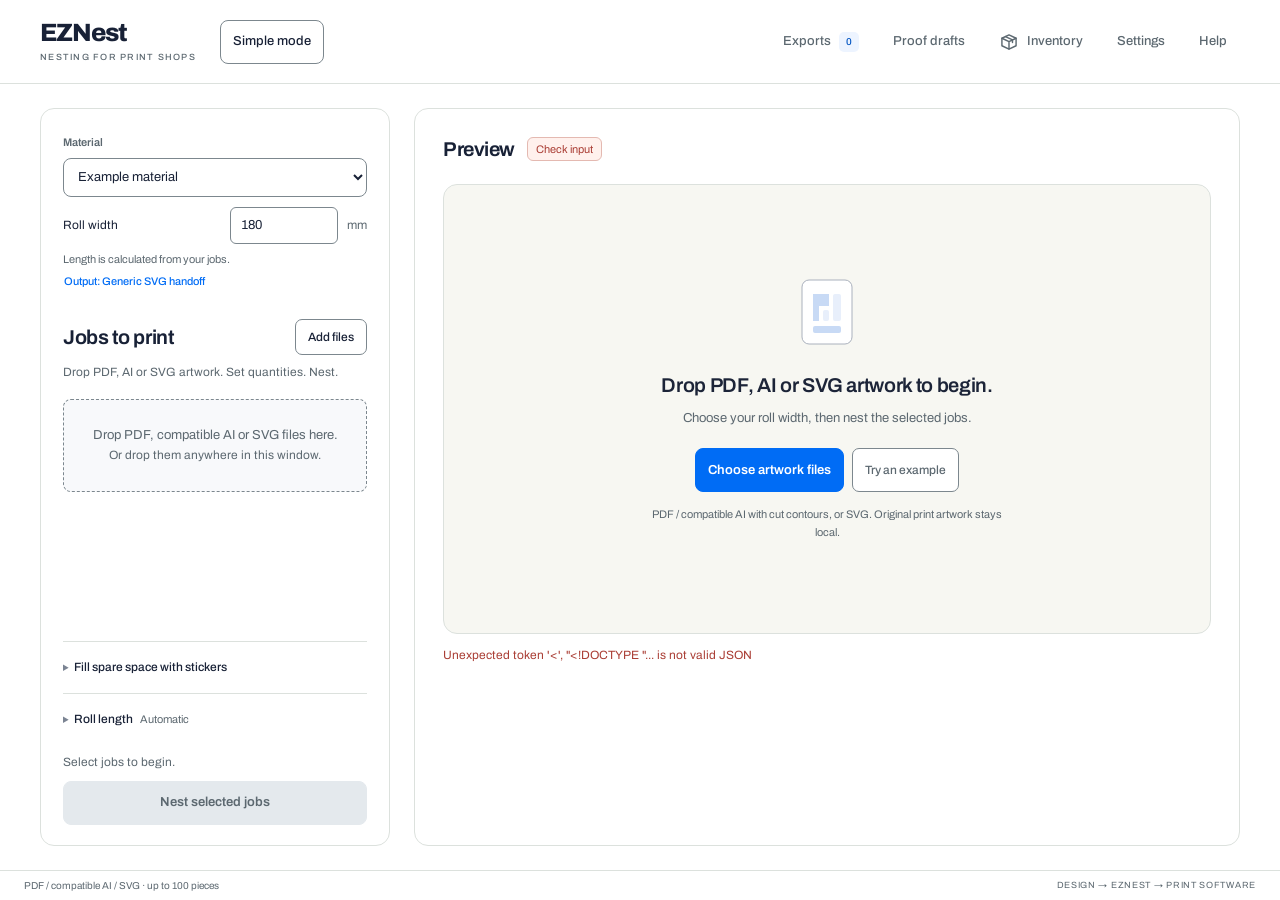
==== commit 286d44d9: "Keep production page mirror in sync with shop invitations" ====
--- a/index.html
+++ b/index.html
@@ -1,6 +1,6 @@
 <!doctype html>
-<html lang="en"><head><meta charset="utf-8"><meta name="viewport" content="width=device-width,initial-scale=1"><title>Ez Nest</title><link rel="stylesheet" href="/queue.css"><link rel="stylesheet" href="/app-theme.css"><link rel="stylesheet" href="/inventory-panel.css"></head><body class="full-workspace">
-<header class="app-header"><a class="brand" href="/" aria-label="EZNest home"><span>EZNest</span><small>NESTING FOR PRINT SHOPS</small></a><span class="local">v1.0.0-rc.5</span><div class="header-tools"><button id="prepared-open">Exports <span id="prepared-count">0</span></button><button id="proof-drafts-open">Proof drafts</button><button id="stock-open" type="button" class="top-button" aria-label="Inventory" aria-haspopup="dialog">
+<html lang="en"><head><meta charset="utf-8"><meta name="viewport" content="width=device-width,initial-scale=1"><title>Ez Nest</title><link rel="stylesheet" href="/queue.css"><link rel="stylesheet" href="/app-theme.css"><link rel="stylesheet" href="/inventory-panel.css"><link rel="stylesheet" href="/shop-team.css"></head><body class="full-workspace">
+<header class="app-header"><a class="brand" href="/" aria-label="EZNest home"><span>EZNest</span><small>NESTING FOR PRINT SHOPS</small></a><span class="local">v1.0.0-rc.5</span><a id="mode-switch" class="button" href="/?view=simple">Simple mode</a><div class="header-tools"><button id="prepared-open">Exports <span id="prepared-count">0</span></button><button id="proof-drafts-open">Proof drafts</button><button id="stock-open" type="button" class="top-button" aria-label="Inventory" aria-haspopup="dialog">
   <svg viewBox="0 0 24 24" width="20" height="20" aria-hidden="true">
     <g fill="none" stroke="currentColor" stroke-width="1.7" stroke-linecap="round" stroke-linejoin="round">
       <path d="M3.5 7.5 12 3.5l8.5 4v9L12 20.5l-8.5-4Z"/>
@@ -74,4 +74,4 @@
 <ol class="help-steps"><li><strong>Add your artwork.</strong> Drop files anywhere. Each file is a job; a set includes every piece in that file.</li><li><strong>Check the roll width and quantities.</strong> Length is automatic. Set units, spacing and rotation in Settings.</li><li><strong>Nest, review, export.</strong> Click a job below the preview to find its pieces. Export saves the artwork plus a separate sorting map and checklist.</li></ol>
 <p class="muted">Use print-only artwork at actual size. PDF/AI needs mapped cut strokes with a closed outer boundary for each piece; review the detected pieces and existing bleed. SVG needs grouped pieces with a clipping outline, CutContour or EZN_BOUNDARY. Originals are never changed.</p>
 <p class="muted">v1.0.0-rc.5 · up to 800 pieces, one material per batch. PDF/compatible AI exports PDF with artwork and all owned cut paths kept together. SVG exports separately. Color conversion and registration marks stay in your RIP. Bleed is retained, never generated.</p>
-<p class="muted">Closing this tab leaves eznest running. Quit below to stop the local app. Your queue stays in this browser; use the same browser next time.</p><p id="help-status" role="status"></p><div class="dialog-actions"><button id="quit">Quit eznest</button></div></dialog><dialog id="document-import"><form id="document-import-form"><div class="dialog-head"><h2>Import PDF / compatible AI</h2><button type="button" id="document-import-cancel" aria-label="Cancel document import">×</button></div><p>Use print-only artwork at actual size with closed cut contours. Original drawing objects are preserved for PDF export.</p><label>Generic cut spot in this file<input id="document-cut-spot" maxlength="80" value="CutContour" required></label><label>If a generic cut has no type<select id="document-generic-cut"><option value="">Require a mapped cut type</option><option value="thru">Thru-cut</option><option value="kiss">Kiss-cut</option><option value="contour">Generic cut — assign in RIP</option></select></label><p class="muted">Named thru-cut and kiss-cut paths use your output profile mappings. Use Generic cut only when you will assign its cutting method in the RIP.</p><label>Existing bleed to retain, mm<input id="document-bleed" type="number" min="0" max="25" step="any" value="0" required></label><p class="muted">0 clips artwork at the cut contour. Enter bleed already present in the design to keep it outside the cut. No bleed is generated. Review every detected piece after import.</p><p id="document-import-error" class="error" role="status"></p><div class="dialog-actions"><button type="submit" class="primary">Import and review</button></div></form></dialog><footer><span>PDF / compatible AI / SVG · up to 100 pieces</span><span>DESIGN → EZNEST → PRINT SOFTWARE</span></footer><script src="/svg-io.js"></script><script src="/queue-core.js"></script><script src="/cut-mapping.js"></script><script src="/shop-profiles.js"></script><script src="/layout-comparison.js"></script><script src="/production-features.js"></script><script src="/material-profile.js"></script><script src="/inventory-panel.js"></script><script src="/queue-app.js"></script><script src="/queue-inventory.js"></script></body></html>
+<p class="muted">Closing this tab leaves eznest running. Quit below to stop the local app. Your queue stays in this browser; use the same browser next time.</p><p id="help-status" role="status"></p><div class="dialog-actions"><button id="quit">Quit eznest</button></div></dialog><dialog id="document-import"><form id="document-import-form"><div class="dialog-head"><h2>Import PDF / compatible AI</h2><button type="button" id="document-import-cancel" aria-label="Cancel document import">×</button></div><p>Use print-only artwork at actual size with closed cut contours. Original drawing objects are preserved for PDF export.</p><label>Generic cut spot in this file<input id="document-cut-spot" maxlength="80" value="CutContour" required></label><label>If a generic cut has no type<select id="document-generic-cut"><option value="">Require a mapped cut type</option><option value="thru">Thru-cut</option><option value="kiss">Kiss-cut</option><option value="contour">Generic cut — assign in RIP</option></select></label><p class="muted">Named thru-cut and kiss-cut paths use your output profile mappings. Use Generic cut only when you will assign its cutting method in the RIP.</p><label>Existing bleed to retain, mm<input id="document-bleed" type="number" min="0" max="25" step="any" value="0" required></label><p class="muted">0 clips artwork at the cut contour. Enter bleed already present in the design to keep it outside the cut. No bleed is generated. Review every detected piece after import.</p><p id="document-import-error" class="error" role="status"></p><div class="dialog-actions"><button type="submit" class="primary">Import and review</button></div></form></dialog><footer><span>PDF / compatible AI / SVG · up to 100 pieces</span><span>DESIGN → EZNEST → PRINT SOFTWARE</span></footer><script src="/svg-io.js"></script><script src="/queue-core.js"></script><script src="/cut-mapping.js"></script><script src="/shop-profiles.js"></script><script src="/layout-comparison.js"></script><script src="/production-features.js"></script><script src="/material-profile.js"></script><script src="/inventory-panel.js"></script><script src="/shop-team.js"></script><script src="/queue-app.js"></script><script src="/queue-inventory.js"></script></body></html>
--- a/shop-team.css
+++ b/shop-team.css
@@ -0,0 +1,13 @@
+#shop-team-dialog { width: min(480px, calc(100vw - 32px)); max-height: 85vh; overflow: auto; border: 1px solid #dce3eb; border-radius: 18px; padding: 28px; color: #1c2939; background: #fff; box-shadow: 0 20px 80px #17233b33; }
+#shop-team-dialog::backdrop { background: #15223866; }
+#shop-team-dialog h2 { margin: 0 0 16px; font-size: 24px; }
+#shop-team-dialog p { color: #526173; line-height: 1.5; margin: 0 0 14px; }
+#shop-team-dialog label { display: grid; gap: 6px; margin: 16px 0; font-weight: 600; }
+#shop-team-dialog input { width: 100%; box-sizing: border-box; padding: 12px; border: 1px solid #bcc9d8; border-radius: 8px; font: inherit; }
+#shop-team-dialog button { margin: 6px 8px 6px 0; padding: 10px 14px; border-radius: 8px; border: 1px solid #bcc9d8; background: #fff; color: #1c2939; }
+#shop-team-dialog button.primary { background: #0875ed; color: #fff; border-color: #0875ed; }
+#shop-team-dialog code { display: block; padding: 12px; background: #eff5fc; overflow-wrap: anywhere; }
+#shop-team-dialog .team-person { display: flex; align-items: center; justify-content: space-between; gap: 12px; }
+#shop-team-dialog [role=status] { color: #a32c26; }
+#team-invitation { font-size: 18px; font-weight: 700; overflow-wrap: anywhere; }
+#shop-team-open { max-width: 180px; overflow: hidden; text-overflow: ellipsis; white-space: nowrap; }
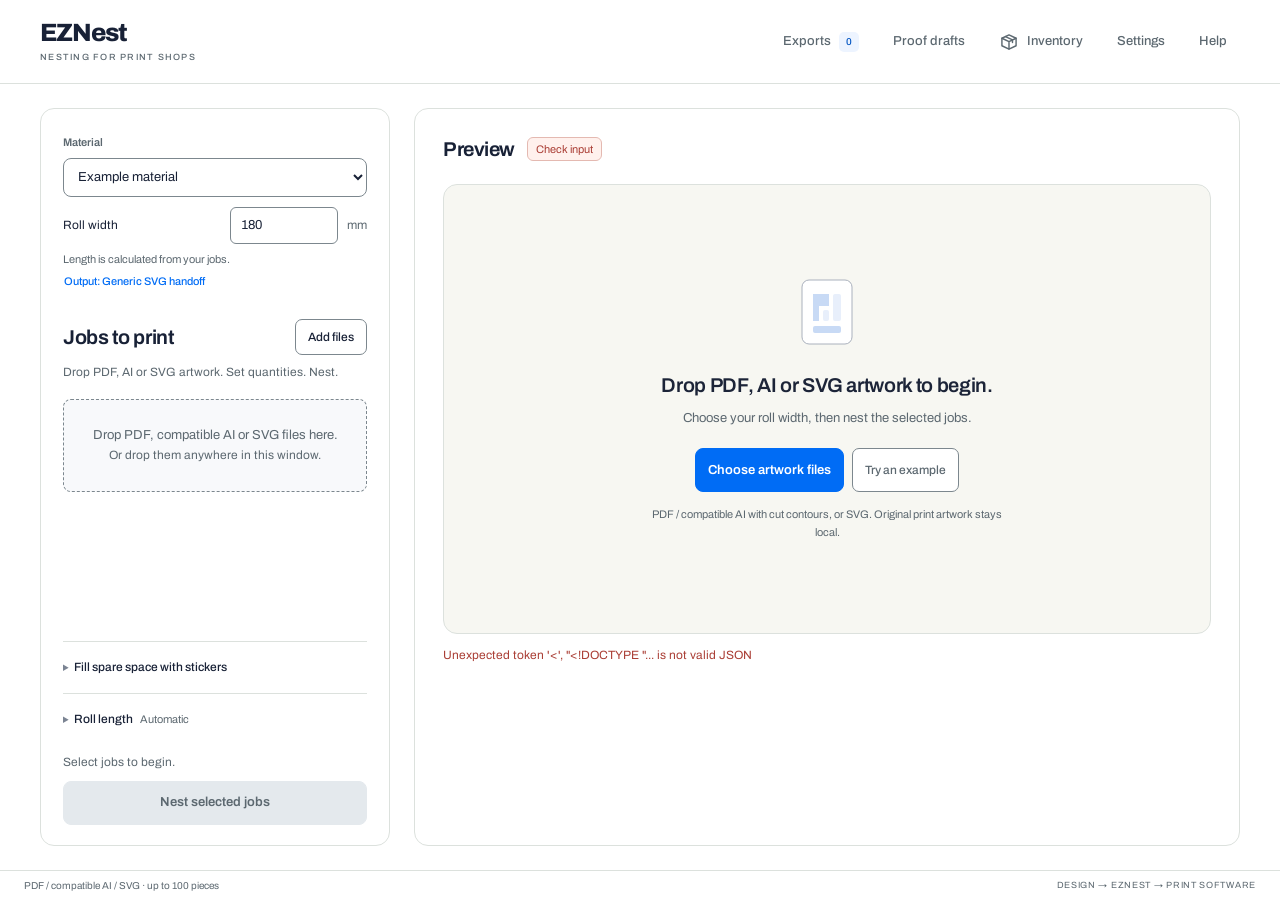
==== commit 4e6124d3: "Merge pull request #66 from ezdesigns/cursor/simple-home-screen-f117 Open the simple screen at /" ====
--- a/index.html
+++ b/index.html
@@ -1,6 +1,6 @@
 <!doctype html>
-<html lang="en"><head><meta charset="utf-8"><meta name="viewport" content="width=device-width,initial-scale=1"><title>Ez Nest</title><link rel="stylesheet" href="/queue.css"><link rel="stylesheet" href="/app-theme.css"><link rel="stylesheet" href="/inventory-panel.css"><link rel="stylesheet" href="/shop-team.css"></head><body class="full-workspace">
-<header class="app-header"><a class="brand" href="/" aria-label="EZNest home"><span>EZNest</span><small>NESTING FOR PRINT SHOPS</small></a><span class="local">v1.0.0-rc.5</span><a id="mode-switch" class="button" href="/?view=simple">Simple mode</a><div class="header-tools"><button id="prepared-open">Exports <span id="prepared-count">0</span></button><button id="proof-drafts-open">Proof drafts</button><button id="stock-open" type="button" class="top-button" aria-label="Inventory" aria-haspopup="dialog">
+<html lang="en"><head><meta charset="utf-8"><meta name="viewport" content="width=device-width,initial-scale=1"><title>Ez Nest</title><link rel="stylesheet" href="/queue.css"><link rel="stylesheet" href="/app-theme.css"><link rel="stylesheet" href="/inventory-panel.css"></head><body class="full-workspace">
+<header class="app-header"><a class="brand" href="/" aria-label="EZNest home"><span>EZNest</span><small>NESTING FOR PRINT SHOPS</small></a><span class="local">v1.0.0-rc.5</span><div class="header-tools"><button id="prepared-open">Exports <span id="prepared-count">0</span></button><button id="proof-drafts-open">Proof drafts</button><button id="stock-open" type="button" class="top-button" aria-label="Inventory" aria-haspopup="dialog">
   <svg viewBox="0 0 24 24" width="20" height="20" aria-hidden="true">
     <g fill="none" stroke="currentColor" stroke-width="1.7" stroke-linecap="round" stroke-linejoin="round">
       <path d="M3.5 7.5 12 3.5l8.5 4v9L12 20.5l-8.5-4Z"/>
@@ -74,4 +74,4 @@
 <ol class="help-steps"><li><strong>Add your artwork.</strong> Drop files anywhere. Each file is a job; a set includes every piece in that file.</li><li><strong>Check the roll width and quantities.</strong> Length is automatic. Set units, spacing and rotation in Settings.</li><li><strong>Nest, review, export.</strong> Click a job below the preview to find its pieces. Export saves the artwork plus a separate sorting map and checklist.</li></ol>
 <p class="muted">Use print-only artwork at actual size. PDF/AI needs mapped cut strokes with a closed outer boundary for each piece; review the detected pieces and existing bleed. SVG needs grouped pieces with a clipping outline, CutContour or EZN_BOUNDARY. Originals are never changed.</p>
 <p class="muted">v1.0.0-rc.5 · up to 800 pieces, one material per batch. PDF/compatible AI exports PDF with artwork and all owned cut paths kept together. SVG exports separately. Color conversion and registration marks stay in your RIP. Bleed is retained, never generated.</p>
-<p class="muted">Closing this tab leaves eznest running. Quit below to stop the local app. Your queue stays in this browser; use the same browser next time.</p><p id="help-status" role="status"></p><div class="dialog-actions"><button id="quit">Quit eznest</button></div></dialog><dialog id="document-import"><form id="document-import-form"><div class="dialog-head"><h2>Import PDF / compatible AI</h2><button type="button" id="document-import-cancel" aria-label="Cancel document import">×</button></div><p>Use print-only artwork at actual size with closed cut contours. Original drawing objects are preserved for PDF export.</p><label>Generic cut spot in this file<input id="document-cut-spot" maxlength="80" value="CutContour" required></label><label>If a generic cut has no type<select id="document-generic-cut"><option value="">Require a mapped cut type</option><option value="thru">Thru-cut</option><option value="kiss">Kiss-cut</option><option value="contour">Generic cut — assign in RIP</option></select></label><p class="muted">Named thru-cut and kiss-cut paths use your output profile mappings. Use Generic cut only when you will assign its cutting method in the RIP.</p><label>Existing bleed to retain, mm<input id="document-bleed" type="number" min="0" max="25" step="any" value="0" required></label><p class="muted">0 clips artwork at the cut contour. Enter bleed already present in the design to keep it outside the cut. No bleed is generated. Review every detected piece after import.</p><p id="document-import-error" class="error" role="status"></p><div class="dialog-actions"><button type="submit" class="primary">Import and review</button></div></form></dialog><footer><span>PDF / compatible AI / SVG · up to 100 pieces</span><span>DESIGN → EZNEST → PRINT SOFTWARE</span></footer><script src="/svg-io.js"></script><script src="/queue-core.js"></script><script src="/cut-mapping.js"></script><script src="/shop-profiles.js"></script><script src="/layout-comparison.js"></script><script src="/production-features.js"></script><script src="/material-profile.js"></script><script src="/inventory-panel.js"></script><script src="/shop-team.js"></script><script src="/queue-app.js"></script><script src="/queue-inventory.js"></script></body></html>
+<p class="muted">Closing this tab leaves eznest running. Quit below to stop the local app. Your queue stays in this browser; use the same browser next time.</p><p id="help-status" role="status"></p><div class="dialog-actions"><button id="quit">Quit eznest</button></div></dialog><dialog id="document-import"><form id="document-import-form"><div class="dialog-head"><h2>Import PDF / compatible AI</h2><button type="button" id="document-import-cancel" aria-label="Cancel document import">×</button></div><p>Use print-only artwork at actual size with closed cut contours. Original drawing objects are preserved for PDF export.</p><label>Generic cut spot in this file<input id="document-cut-spot" maxlength="80" value="CutContour" required></label><label>If a generic cut has no type<select id="document-generic-cut"><option value="">Require a mapped cut type</option><option value="thru">Thru-cut</option><option value="kiss">Kiss-cut</option><option value="contour">Generic cut — assign in RIP</option></select></label><p class="muted">Named thru-cut and kiss-cut paths use your output profile mappings. Use Generic cut only when you will assign its cutting method in the RIP.</p><label>Existing bleed to retain, mm<input id="document-bleed" type="number" min="0" max="25" step="any" value="0" required></label><p class="muted">0 clips artwork at the cut contour. Enter bleed already present in the design to keep it outside the cut. No bleed is generated. Review every detected piece after import.</p><p id="document-import-error" class="error" role="status"></p><div class="dialog-actions"><button type="submit" class="primary">Import and review</button></div></form></dialog><footer><span>PDF / compatible AI / SVG · up to 100 pieces</span><span>DESIGN → EZNEST → PRINT SOFTWARE</span></footer><script src="/svg-io.js"></script><script src="/queue-core.js"></script><script src="/cut-mapping.js"></script><script src="/shop-profiles.js"></script><script src="/layout-comparison.js"></script><script src="/production-features.js"></script><script src="/material-profile.js"></script><script src="/inventory-panel.js"></script><script src="/queue-app.js"></script><script src="/queue-inventory.js"></script></body></html>
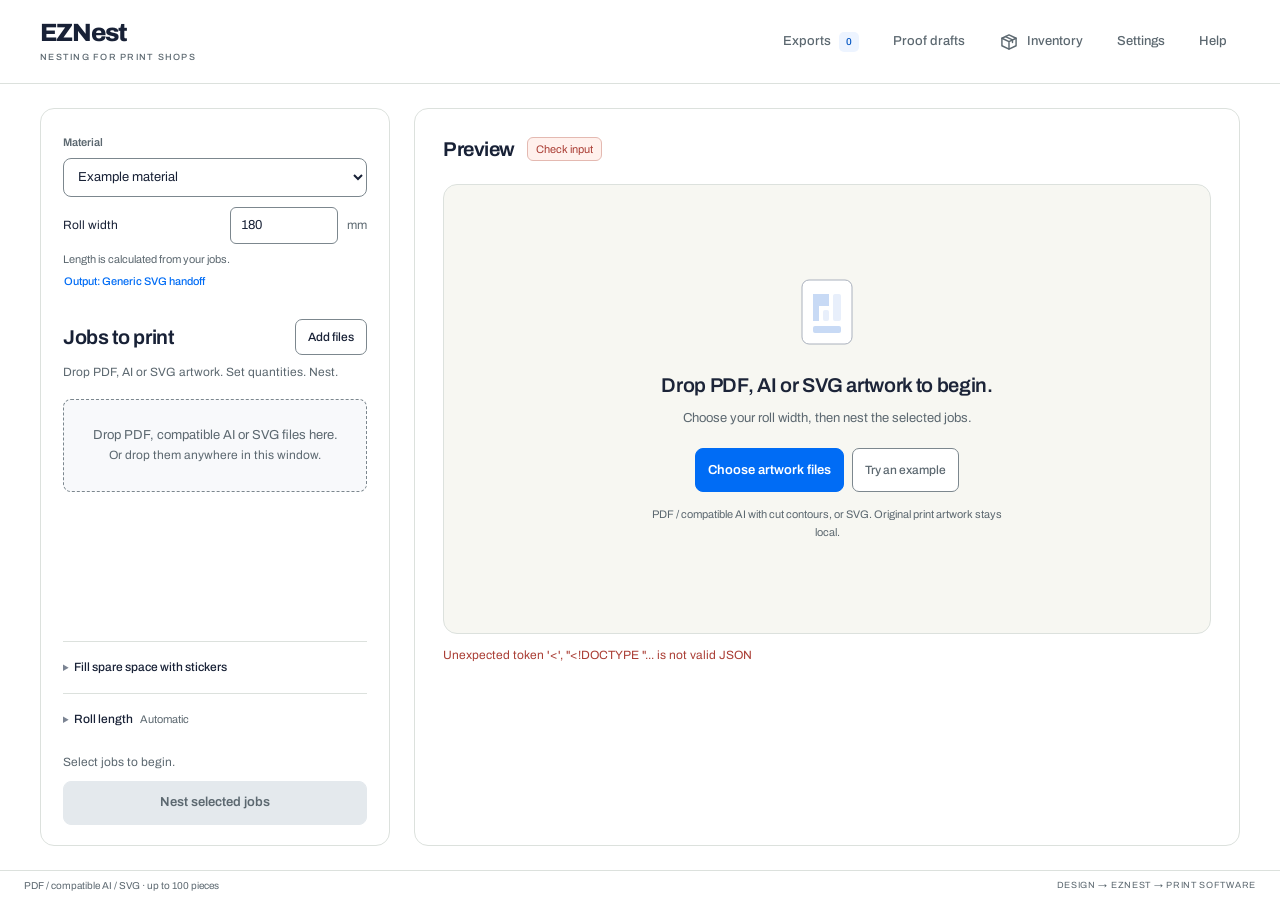
==== commit 09709e3b: "Merge simple home screen and preserve shop invitations in both workspaces" ====
--- a/index.html
+++ b/index.html
@@ -1,5 +1,5 @@
 <!doctype html>
-<html lang="en"><head><meta charset="utf-8"><meta name="viewport" content="width=device-width,initial-scale=1"><title>Ez Nest</title><link rel="stylesheet" href="/queue.css"><link rel="stylesheet" href="/app-theme.css"><link rel="stylesheet" href="/inventory-panel.css"></head><body class="full-workspace">
+<html lang="en"><head><meta charset="utf-8"><meta name="viewport" content="width=device-width,initial-scale=1"><title>Ez Nest</title><link rel="stylesheet" href="/queue.css"><link rel="stylesheet" href="/app-theme.css"><link rel="stylesheet" href="/inventory-panel.css"><link rel="stylesheet" href="/shop-team.css"></head><body class="full-workspace">
 <header class="app-header"><a class="brand" href="/" aria-label="EZNest home"><span>EZNest</span><small>NESTING FOR PRINT SHOPS</small></a><span class="local">v1.0.0-rc.5</span><div class="header-tools"><button id="prepared-open">Exports <span id="prepared-count">0</span></button><button id="proof-drafts-open">Proof drafts</button><button id="stock-open" type="button" class="top-button" aria-label="Inventory" aria-haspopup="dialog">
   <svg viewBox="0 0 24 24" width="20" height="20" aria-hidden="true">
     <g fill="none" stroke="currentColor" stroke-width="1.7" stroke-linecap="round" stroke-linejoin="round">
@@ -74,4 +74,4 @@
 <ol class="help-steps"><li><strong>Add your artwork.</strong> Drop files anywhere. Each file is a job; a set includes every piece in that file.</li><li><strong>Check the roll width and quantities.</strong> Length is automatic. Set units, spacing and rotation in Settings.</li><li><strong>Nest, review, export.</strong> Click a job below the preview to find its pieces. Export saves the artwork plus a separate sorting map and checklist.</li></ol>
 <p class="muted">Use print-only artwork at actual size. PDF/AI needs mapped cut strokes with a closed outer boundary for each piece; review the detected pieces and existing bleed. SVG needs grouped pieces with a clipping outline, CutContour or EZN_BOUNDARY. Originals are never changed.</p>
 <p class="muted">v1.0.0-rc.5 · up to 800 pieces, one material per batch. PDF/compatible AI exports PDF with artwork and all owned cut paths kept together. SVG exports separately. Color conversion and registration marks stay in your RIP. Bleed is retained, never generated.</p>
-<p class="muted">Closing this tab leaves eznest running. Quit below to stop the local app. Your queue stays in this browser; use the same browser next time.</p><p id="help-status" role="status"></p><div class="dialog-actions"><button id="quit">Quit eznest</button></div></dialog><dialog id="document-import"><form id="document-import-form"><div class="dialog-head"><h2>Import PDF / compatible AI</h2><button type="button" id="document-import-cancel" aria-label="Cancel document import">×</button></div><p>Use print-only artwork at actual size with closed cut contours. Original drawing objects are preserved for PDF export.</p><label>Generic cut spot in this file<input id="document-cut-spot" maxlength="80" value="CutContour" required></label><label>If a generic cut has no type<select id="document-generic-cut"><option value="">Require a mapped cut type</option><option value="thru">Thru-cut</option><option value="kiss">Kiss-cut</option><option value="contour">Generic cut — assign in RIP</option></select></label><p class="muted">Named thru-cut and kiss-cut paths use your output profile mappings. Use Generic cut only when you will assign its cutting method in the RIP.</p><label>Existing bleed to retain, mm<input id="document-bleed" type="number" min="0" max="25" step="any" value="0" required></label><p class="muted">0 clips artwork at the cut contour. Enter bleed already present in the design to keep it outside the cut. No bleed is generated. Review every detected piece after import.</p><p id="document-import-error" class="error" role="status"></p><div class="dialog-actions"><button type="submit" class="primary">Import and review</button></div></form></dialog><footer><span>PDF / compatible AI / SVG · up to 100 pieces</span><span>DESIGN → EZNEST → PRINT SOFTWARE</span></footer><script src="/svg-io.js"></script><script src="/queue-core.js"></script><script src="/cut-mapping.js"></script><script src="/shop-profiles.js"></script><script src="/layout-comparison.js"></script><script src="/production-features.js"></script><script src="/material-profile.js"></script><script src="/inventory-panel.js"></script><script src="/queue-app.js"></script><script src="/queue-inventory.js"></script></body></html>
+<p class="muted">Closing this tab leaves eznest running. Quit below to stop the local app. Your queue stays in this browser; use the same browser next time.</p><p id="help-status" role="status"></p><div class="dialog-actions"><button id="quit">Quit eznest</button></div></dialog><dialog id="document-import"><form id="document-import-form"><div class="dialog-head"><h2>Import PDF / compatible AI</h2><button type="button" id="document-import-cancel" aria-label="Cancel document import">×</button></div><p>Use print-only artwork at actual size with closed cut contours. Original drawing objects are preserved for PDF export.</p><label>Generic cut spot in this file<input id="document-cut-spot" maxlength="80" value="CutContour" required></label><label>If a generic cut has no type<select id="document-generic-cut"><option value="">Require a mapped cut type</option><option value="thru">Thru-cut</option><option value="kiss">Kiss-cut</option><option value="contour">Generic cut — assign in RIP</option></select></label><p class="muted">Named thru-cut and kiss-cut paths use your output profile mappings. Use Generic cut only when you will assign its cutting method in the RIP.</p><label>Existing bleed to retain, mm<input id="document-bleed" type="number" min="0" max="25" step="any" value="0" required></label><p class="muted">0 clips artwork at the cut contour. Enter bleed already present in the design to keep it outside the cut. No bleed is generated. Review every detected piece after import.</p><p id="document-import-error" class="error" role="status"></p><div class="dialog-actions"><button type="submit" class="primary">Import and review</button></div></form></dialog><footer><span>PDF / compatible AI / SVG · up to 100 pieces</span><span>DESIGN → EZNEST → PRINT SOFTWARE</span></footer><script src="/svg-io.js"></script><script src="/queue-core.js"></script><script src="/cut-mapping.js"></script><script src="/shop-profiles.js"></script><script src="/layout-comparison.js"></script><script src="/production-features.js"></script><script src="/material-profile.js"></script><script src="/inventory-panel.js"></script><script src="/shop-team.js"></script><script src="/queue-app.js"></script><script src="/queue-inventory.js"></script></body></html>
--- a/shop-team.css
+++ b/shop-team.css
@@ -0,0 +1,13 @@
+#shop-team-dialog { width: min(480px, calc(100vw - 32px)); max-height: 85vh; overflow: auto; border: 1px solid #dce3eb; border-radius: 18px; padding: 28px; color: #1c2939; background: #fff; box-shadow: 0 20px 80px #17233b33; }
+#shop-team-dialog::backdrop { background: #15223866; }
+#shop-team-dialog h2 { margin: 0 0 16px; font-size: 24px; }
+#shop-team-dialog p { color: #526173; line-height: 1.5; margin: 0 0 14px; }
+#shop-team-dialog label { display: grid; gap: 6px; margin: 16px 0; font-weight: 600; }
+#shop-team-dialog input { width: 100%; box-sizing: border-box; padding: 12px; border: 1px solid #bcc9d8; border-radius: 8px; font: inherit; }
+#shop-team-dialog button { margin: 6px 8px 6px 0; padding: 10px 14px; border-radius: 8px; border: 1px solid #bcc9d8; background: #fff; color: #1c2939; }
+#shop-team-dialog button.primary { background: #0875ed; color: #fff; border-color: #0875ed; }
+#shop-team-dialog code { display: block; padding: 12px; background: #eff5fc; overflow-wrap: anywhere; }
+#shop-team-dialog .team-person { display: flex; align-items: center; justify-content: space-between; gap: 12px; }
+#shop-team-dialog [role=status] { color: #a32c26; }
+#team-invitation { font-size: 18px; font-weight: 700; overflow-wrap: anywhere; }
+#shop-team-open { max-width: 180px; overflow: hidden; text-overflow: ellipsis; white-space: nowrap; }
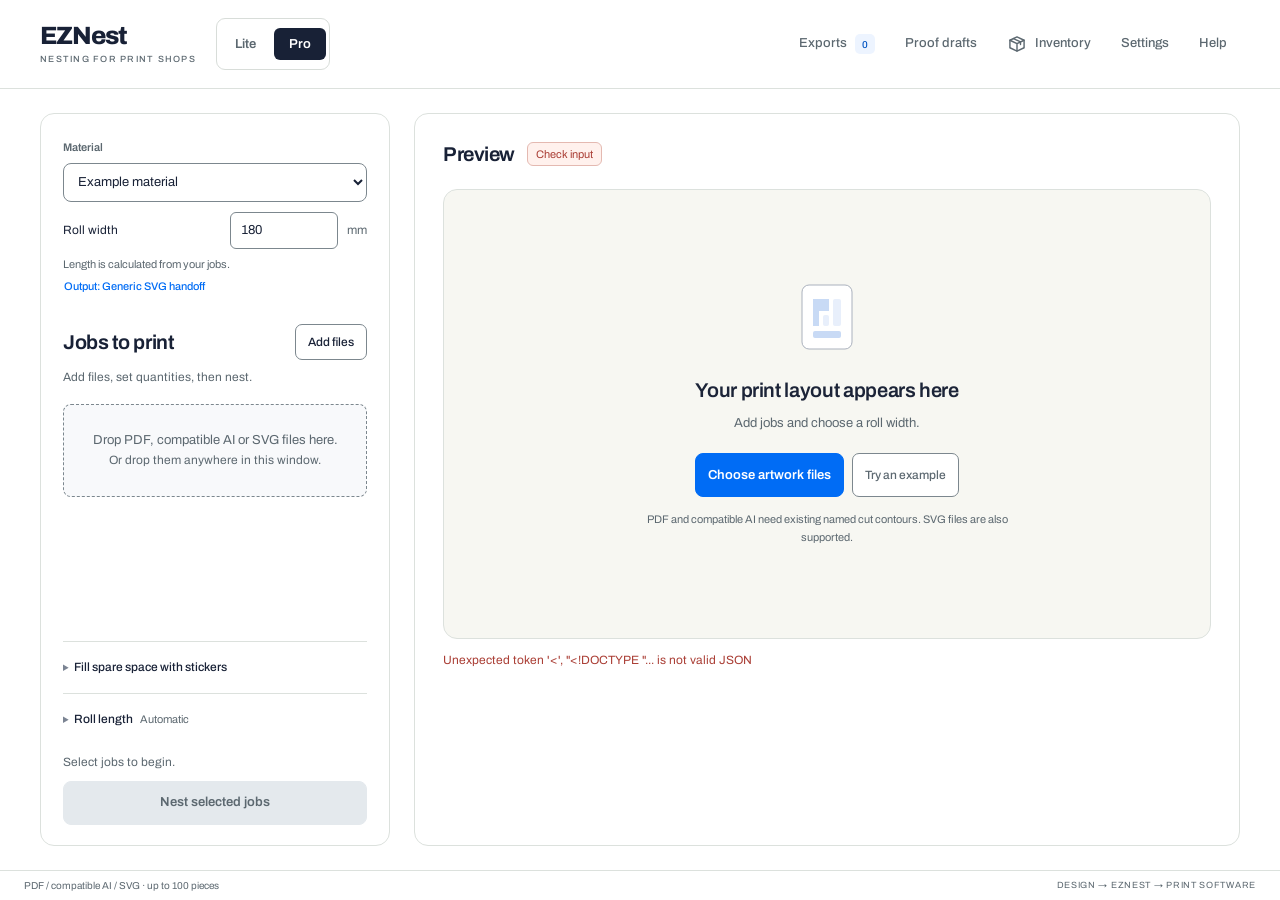
==== commit 9aa5f6fd: "Keep the legacy full workspace entry in sync with Pro" ====
--- a/index.html
+++ b/index.html
@@ -1,6 +1,6 @@
 <!doctype html>
-<html lang="en"><head><meta charset="utf-8"><meta name="viewport" content="width=device-width,initial-scale=1"><title>Ez Nest</title><link rel="stylesheet" href="/queue.css"><link rel="stylesheet" href="/app-theme.css"><link rel="stylesheet" href="/inventory-panel.css"><link rel="stylesheet" href="/shop-team.css"></head><body class="full-workspace">
-<header class="app-header"><a class="brand" href="/" aria-label="EZNest home"><span>EZNest</span><small>NESTING FOR PRINT SHOPS</small></a><span class="local">v1.0.0-rc.5</span><div class="header-tools"><button id="prepared-open">Exports <span id="prepared-count">0</span></button><button id="proof-drafts-open">Proof drafts</button><button id="stock-open" type="button" class="top-button" aria-label="Inventory" aria-haspopup="dialog">
+<html lang="en"><head><meta charset="utf-8"><meta name="viewport" content="width=device-width,initial-scale=1"><title>Ez Nest</title><link rel="stylesheet" href="/queue.css"><link rel="stylesheet" href="/app-theme.css"><link rel="stylesheet" href="/inventory-panel.css"><link rel="stylesheet" href="/shop-team.css"><link rel="stylesheet" href="/workspace-mode.css"></head><body class="full-workspace">
+<header class="app-header"><div class="workspace-identity"><a class="brand" href="/" aria-label="EZNest home"><span>EZNest</span><small>NESTING FOR PRINT SHOPS</small></a><nav class="workspace-modes" aria-label="Workspace mode"><a id="mode-switch" class="workspace-mode" href="/?view=simple" aria-label="Lite mode" title="Single-job nesting">Lite</a><span class="workspace-mode" aria-current="page">Pro</span></nav></div><span class="local">v1.0.0-rc.5</span><div class="header-tools"><button id="prepared-open">Exports <span id="prepared-count">0</span></button><button id="proof-drafts-open">Proof drafts</button><button id="stock-open" type="button" class="top-button" aria-label="Inventory" aria-haspopup="dialog">
   <svg viewBox="0 0 24 24" width="20" height="20" aria-hidden="true">
     <g fill="none" stroke="currentColor" stroke-width="1.7" stroke-linecap="round" stroke-linejoin="round">
       <path d="M3.5 7.5 12 3.5l8.5 4v9L12 20.5l-8.5-4Z"/>
@@ -14,7 +14,7 @@
 <section class="queue-panel" aria-label="Jobs to print">
 <div class="material-choice"><label for="preset">Material</label><select id="preset"></select><label class="quick-width" for="quick-width">Roll width <input id="quick-width" type="number" step="any" min="0" aria-describedby="material-info"><span id="quick-unit">mm</span></label><p id="material-info" class="muted">Length is calculated from your jobs.</p><button id="shop-shortcut" class="text-button" title="Shop output requirements">Output profile</button></div>
 <div class="queue-heading"><h1>Jobs to print <span id="queue-count">0</span></h1><label class="button" for="files">Add files<input type="file" id="files" accept=".svg,.pdf,.ai,image/svg+xml,application/pdf" multiple></label></div>
-<p class="queue-hint">Drop PDF, AI or SVG artwork. Set quantities. Nest.</p>
+<p class="queue-hint">Add files, set quantities, then nest.</p>
 <p id="folder-status" class="muted" hidden></p><div id="queue-empty" class="queue-empty">Drop PDF, compatible AI or SVG files here.<br><span>Or drop them anywhere in this window.</span></div><div id="queue"></div>
 <details id="sticker-section" class="optional-section"><summary>Fill spare space with stickers <span id="fill-count"></span></summary><p class="muted">Keep your required quantities, then fill the spare space.</p><div id="fill-queue"></div><label class="button" for="fill-files">Add sticker files<input type="file" id="fill-files" accept=".svg,.pdf,.ai,image/svg+xml,application/pdf" multiple></label>
 <div id="fill-options" hidden><label for="fill-area">Where should stickers go?</label><select id="fill-area"><option value="gaps">Only in the leftover space</option><option value="length">Fill up to a set length</option></select><p id="fill-area-help" class="muted"></p></div></details>
@@ -23,7 +23,7 @@
 <div class="nest-bar"><p id="selection-summary">Select jobs to begin.</p><button id="nest" class="primary" disabled>Nest selected jobs</button><button id="cancel" hidden>Stop nesting</button></div>
 </section>
 <section class="workspace" aria-label="Nesting preview"><div class="result-top"><h2 id="result-title">Preview</h2><span id="batch-status" class="pill" hidden></span><div id="metrics" class="metrics" hidden><span>Length used <strong id="length">—</strong></span><span><strong id="pieces">—</strong> pieces</span></div></div>
-<div class="canvas"><div id="empty"><strong>Drop PDF, AI or SVG artwork to begin.</strong><p>Choose your roll width, then nest the selected jobs.</p><div class="empty-actions"><button id="empty-add" class="primary">Choose artwork files</button><button id="empty-demo">Try an example</button></div><p class="empty-format">PDF and compatible AI use existing named cut contours. SVG jobs remain supported separately.</p></div><svg id="preview" xmlns="http://www.w3.org/2000/svg" role="img" aria-label="Nesting layout by job" hidden></svg></div>
+<div class="canvas"><div id="empty"><strong>Your print layout appears here</strong><p>Add jobs and choose a roll width.</p><div class="empty-actions"><button id="empty-add" class="primary">Choose artwork files</button><button id="empty-demo">Try an example</button></div><p class="empty-format">PDF and compatible AI need existing named cut contours. SVG files are also supported.</p></div><svg id="preview" xmlns="http://www.w3.org/2000/svg" role="img" aria-label="Nesting layout by job" hidden></svg></div>
 <div id="job-key" hidden><p class="muted">Find a job in this layout</p><div id="completeness" class="completeness" hidden></div><button id="show-all" class="text-button" hidden>Show all jobs</button></div>
 <section id="layout-insights" class="layout-insights" aria-label="Layout results and verification" hidden>
 <div class="insight-metrics"><div><span>Material coverage</span><strong id="insight-coverage">—</strong></div><div><span>Unused material</span><strong id="insight-unused">—</strong></div><div><span>Compute time</span><strong id="insight-time">—</strong></div></div>
--- a/inventory-panel.css
+++ b/inventory-panel.css
@@ -86,11 +86,9 @@
 #stock button.link, .stock-row-actions button, .roll-units button { min-height: 44px; min-width: 44px; }
 .roll-actions { align-items: center; }
 
-/* The shelf scrolls in its own area and the details card is docked under it, so the card
-   never sits on top of a roll or its label. */
-#stock[open] { display: flex; flex-direction: column; overflow: hidden; }
-#stock .panel { display: flex; flex-direction: column; min-height: 0; flex: 1 1 auto; }
-#stock .panel > * { flex: none; }
-#stock .panel > .stock-shelf { flex: 0 1 auto; min-height: calc(var(--rowh) + 12px); overflow-y: auto; overscroll-behavior: contain; background-attachment: local; }
+/* One scroll surface for the shelf and roll form, including on short screens. */
+#stock[open] { display: block; max-height:calc(100dvh - 32px); overflow-y:auto; overscroll-behavior:contain; scrollbar-gutter:auto; }
+#stock .panel { display:block; min-height:0; }
+#stock .panel > .stock-shelf { min-height:calc(var(--rowh) + 12px); overflow:visible; }
 #stock .panel > .stock-shelf:empty { min-height: 0; }
-#stock .panel > .stock-panel { position: static; max-height: 62%; overflow-y: auto; box-shadow: none; }
+#stock .panel > .stock-panel { position:static; max-height:none; overflow:visible; box-shadow:none; }
--- a/shop-team.css
+++ b/shop-team.css
@@ -1,6 +1,7 @@
 #shop-team-dialog { width: min(480px, calc(100vw - 32px)); max-height: 85vh; overflow: auto; border: 1px solid #dce3eb; border-radius: 18px; padding: 28px; color: #1c2939; background: #fff; box-shadow: 0 20px 80px #17233b33; }
 #shop-team-dialog::backdrop { background: #15223866; }
-#shop-team-dialog h2 { margin: 0 0 16px; font-size: 24px; }
+#shop-team-dialog h2 { margin: 0 40px 16px 0; font-size: 24px; }
+#shop-team-dialog #shop-team-close { position:absolute; top:14px; right:14px; width:36px; height:36px; padding:0; margin:0; border:0; background:transparent; font-size:26px; color:#526173; }
 #shop-team-dialog p { color: #526173; line-height: 1.5; margin: 0 0 14px; }
 #shop-team-dialog label { display: grid; gap: 6px; margin: 16px 0; font-weight: 600; }
 #shop-team-dialog input { width: 100%; box-sizing: border-box; padding: 12px; border: 1px solid #bcc9d8; border-radius: 8px; font: inherit; }
@@ -10,4 +11,42 @@
 #shop-team-dialog .team-person { display: flex; align-items: center; justify-content: space-between; gap: 12px; }
 #shop-team-dialog [role=status] { color: #a32c26; }
 #team-invitation { font-size: 18px; font-weight: 700; overflow-wrap: anywhere; }
-#shop-team-open { max-width: 180px; overflow: hidden; text-overflow: ellipsis; white-space: nowrap; }
+#shop-team-open { display: block; max-width: 180px; overflow: hidden; text-overflow: ellipsis; white-space: nowrap; }
+#shop-team-dialog .team-text-button { border: 0; background: transparent; color: #526173; padding: 10px 0; text-decoration: underline; text-underline-offset: 3px; }
+#shop-team-dialog .team-existing { margin-top: 16px; border-top: 1px solid #e5e9ee; }
+#shop-team-dialog .team-existing button { margin-bottom: 0; font-size: 13px; }
+#shop-team-dialog .team-output-intro { border-top:1px solid #e5e9ee; padding-top:20px; margin-top:18px; }
+#shop-team-dialog .team-output-intro h3 { margin:0 0 8px; color:#182136; font-size:17px; }
+#shop-team-dialog .team-output-intro p { font-size:13px; line-height:1.65; }
+#shop-team-dialog .team-output-intro a { color:#006cf5; font-size:13px; font-weight:700; text-decoration:none; }
+#shop-team-dialog.team-walkthrough { width:min(460px,calc(100vw - 32px)); max-height:calc(100dvh - 32px); padding:32px; }
+#shop-team-title:focus { outline:none; }
+#shop-team-dialog .tour-progress { font-size:12px; font-weight:700; color:#006cf5; }
+.tour-roll { display:grid; grid-template-columns:repeat(3,1fr); gap:8px; padding:16px; margin:20px 0; background:#edf4ff; border:1px dashed #9dbfeb; border-radius:14px; }
+.tour-roll span { height:50px; border-radius:10px 22px 10px 10px; background:#006cf5; }
+.tour-roll span:nth-child(2n) { background:#78afea; border-radius:22px 10px 10px 10px; }
+.tour-steps { list-style:none; counter-reset:welcome-step; padding:0; margin:20px 0; }
+.tour-steps li { counter-increment:welcome-step; display:grid; grid-template-columns:16px 36px minmax(0,1fr); align-items:center; gap:10px; margin:10px 0; line-height:1.5; }
+.tour-steps li::before { content:counter(welcome-step) '.'; }
+.tour-steps img { display:block; width:36px; height:36px; object-fit:contain; }
+.tour-steps strong,.tour-steps span { display:block; }
+.tour-steps span { font-size:15px; color:inherit; }
+.tour-output-cards { display:grid; grid-template-columns:1fr 1fr; gap:12px; margin:20px 0; }
+.tour-output-cards > div { padding:16px; background:#f3f7fc; border-radius:12px; }
+#shop-team-dialog .tour-output-cards p { font-size:13px; margin:8px 0 0; }
+#shop-team-dialog #tour-output-link { display:inline-flex; align-items:center; justify-content:center; background:#0875ed; color:#fff; border:1px solid #0875ed; border-radius:8px; padding:10px 12px; font-weight:700; text-decoration:none; }
+#shop-team-dialog #tour-output-link:hover { background:#0065d4; }
+#shop-team-dialog #tour-next { background:#f0f1f3; border-color:#e0e3e7; }
+.tour-actions { display:flex; justify-content:flex-end; gap:10px; margin-top:24px; flex-wrap:wrap; }
+#shop-team-dialog .tour-actions button { margin:0; min-width:90px; padding:10px 12px; }
+#shop-team-dialog .tour-actions > * { min-height:44px; font-size:14px; box-sizing:border-box; }
+@media(max-width:540px) { #shop-team-dialog.team-walkthrough { padding:24px; } .tour-output-cards { grid-template-columns:1fr; } }
+@media (max-width: 720px) {
+  #shop-team-open { max-width: min(150px, 40vw); }
+}
+
+.tour-output-pitch { border-top:1px solid #e5e9ee; padding-top:18px; margin-top:20px; }
+.tour-output-pitch h3 { display:flex; align-items:flex-start; gap:8px; margin:0 0 8px; font-size:18px; }
+#shop-team-dialog .tour-output-pitch p { font-size:14px; margin-bottom:10px; }
+
+.tour-output-pitch h3 > span:first-child { flex-shrink:0; }
--- a/workspace-mode.css
+++ b/workspace-mode.css
@@ -0,0 +1,24 @@
+/* Both workspaces keep their own controls and share one visible mode selector. */
+.workspace-identity { display: flex; align-items: center; flex-wrap: wrap; gap: 20px; min-width: 0; }
+.workspace-modes { display: inline-flex; align-items: center; gap: 2px; padding: 3px; border: 1px solid #d8ddd9; border-radius: 9px; background: #fff; }
+.workspace-modes .workspace-mode, .workspace-modes #mode-switch { display: inline-flex; align-items: center; justify-content: center; min-width: 52px; min-height: 32px; padding: 4px 12px; border: 0; border-radius: 6px; font: 600 13px/1.4 var(--font-sans, sans-serif); color: #5c6870; background: transparent; text-decoration: none; white-space: nowrap; }
+.workspace-modes .workspace-mode:hover, .workspace-modes #mode-switch:hover { color: #182136; background: #f0f2f0; }
+.workspace-modes [aria-current="page"] { color: #fff; background: #182136; }
+.workspace-modes a:focus-visible { outline: 2px solid #006cf5; outline-offset: 3px; }
+.shop-header { display: flex; align-items: center; flex-wrap: wrap; gap: 16px; padding: 12px 24px; border-bottom: 1px solid #e2e4de; }
+.shop-header > .top-actions { position: static; flex-wrap: wrap; justify-content: flex-end; margin-left: auto; }
+.full-workspace .app-header { gap: 16px; }
+.full-workspace .app-header .header-tools { gap: 4px; }
+@media (max-width: 720px) {
+  .shop-header { padding: 12px 16px; gap: 10px; }
+  .workspace-identity { width: 100%; justify-content: space-between; gap: 12px; }
+  .shop-header > .top-actions { width: 100%; justify-content: flex-start; gap: 6px; }
+  .shop-header .top-actions #shop-team-open { flex: 1 1 80px; min-width: 0; max-width: 116px; margin-right: 0; }
+  .shop-header .top-actions #output-link { flex: none; }
+  .corner-actions { position: static; justify-content: flex-end; margin: 16px; }
+  body:not(.full-workspace) main { padding-bottom: 24px; }
+  #settings-support .help-card { position: fixed; left: 16px; right: 16px; bottom: 80px; width: auto; }
+  .full-workspace .app-header .header-tools button { height: 36px; min-height: 36px; padding: 0 6px; font-size: 12px; }
+  .full-workspace .header-tools #shop-team-open { max-width: 120px; }
+  .full-workspace .app-header .header-tools { justify-content: flex-start; }
+}
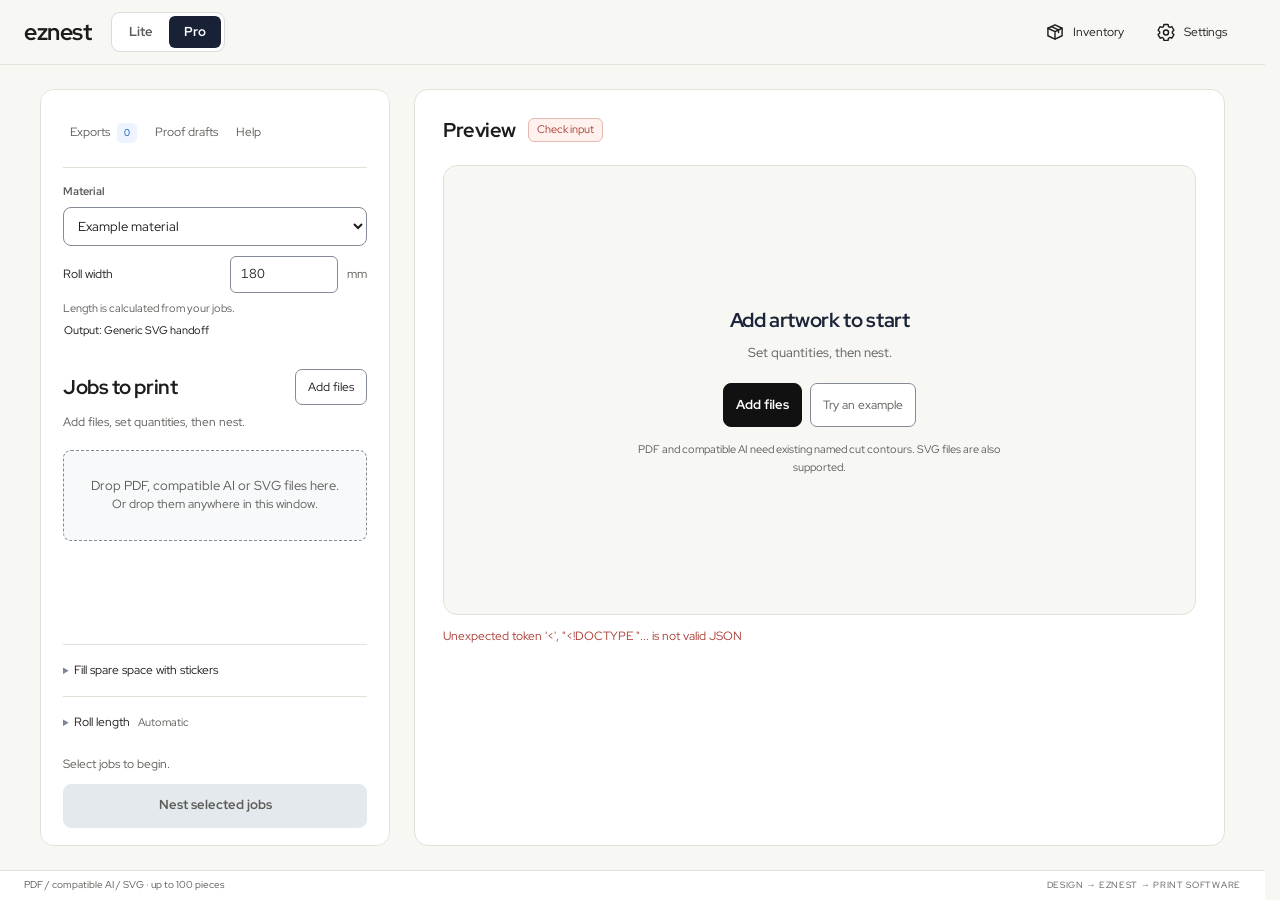
==== commit daab2377: "Integrate animated startup and align Pro with Lite" ====
--- a/index.html
+++ b/index.html
@@ -1,6 +1,6 @@
 <!doctype html>
-<html lang="en"><head><meta charset="utf-8"><meta name="viewport" content="width=device-width,initial-scale=1"><title>Ez Nest</title><link rel="stylesheet" href="/queue.css"><link rel="stylesheet" href="/app-theme.css"><link rel="stylesheet" href="/inventory-panel.css"><link rel="stylesheet" href="/shop-team.css"><link rel="stylesheet" href="/workspace-mode.css"></head><body class="full-workspace">
-<header class="app-header"><div class="workspace-identity"><a class="brand" href="/" aria-label="EZNest home"><span>EZNest</span><small>NESTING FOR PRINT SHOPS</small></a><nav class="workspace-modes" aria-label="Workspace mode"><a id="mode-switch" class="workspace-mode" href="/?view=simple" aria-label="Lite mode" title="Single-job nesting">Lite</a><span class="workspace-mode" aria-current="page">Pro</span></nav></div><span class="local">v1.0.0-rc.5</span><div class="header-tools"><button id="prepared-open">Exports <span id="prepared-count">0</span></button><button id="proof-drafts-open">Proof drafts</button><button id="stock-open" type="button" class="top-button" aria-label="Inventory" aria-haspopup="dialog">
+<html lang="en"><head><meta charset="utf-8"><meta name="viewport" content="width=device-width,initial-scale=1"><title>Ez Nest</title><link rel="stylesheet" href="/queue.css"><link rel="stylesheet" href="/app-theme.css"><link rel="stylesheet" href="/inventory-panel.css"><link rel="stylesheet" href="/shop-team.css"><link rel="stylesheet" href="/workspace-mode.css"><link rel="stylesheet" href="/startup.css"><script src="/startup.js"></script></head><body class="full-workspace">
+<header class="app-header workspace-header"><div class="workspace-identity"><strong>eznest</strong><nav class="workspace-modes" aria-label="Workspace mode"><a id="mode-switch" class="workspace-mode" href="/?view=simple" aria-label="Lite mode" title="Single-job nesting">Lite</a><span class="workspace-mode" aria-current="page">Pro</span></nav></div><span class="local">v1.0.0-rc.5</span><div class="header-tools workspace-tools"><button id="stock-open" type="button" class="top-button" aria-label="Inventory" aria-haspopup="dialog">
   <svg viewBox="0 0 24 24" width="20" height="20" aria-hidden="true">
     <g fill="none" stroke="currentColor" stroke-width="1.7" stroke-linecap="round" stroke-linejoin="round">
       <path d="M3.5 7.5 12 3.5l8.5 4v9L12 20.5l-8.5-4Z"/>
@@ -9,9 +9,18 @@
   </svg>
   <span>Inventory</span>
 </button>
-<button id="settings-open">Settings</button><button id="help-open">Help</button></div></header>
+<button id="settings-open" type="button" class="top-button" aria-label="Settings" aria-haspopup="dialog">
+    <svg viewBox="0 0 24 24" width="20" height="20" aria-hidden="true">
+      <g fill="none" stroke="currentColor" stroke-width="1.7" stroke-linecap="round" stroke-linejoin="round">
+        <path d="M9.5 3h5l.5 2.5 1.6.9 2.4-.8 2.5 4.3-1.9 1.7v1.8l1.9 1.7-2.5 4.3-2.4-.8-1.6.9-.5 2.5h-5L9 19.5l-1.6-.9-2.4.8-2.5-4.3 1.9-1.7v-1.8L2.5 9.9 5 5.6l2.4.8L9 5.5Z"/>
+        <circle cx="12" cy="12.5" r="3"/>
+      </g>
+    </svg>
+  <span>Settings</span>
+</button></div></header>
 <main>
 <section class="queue-panel" aria-label="Jobs to print">
+<div class="queue-tools" aria-label="Batch tools"><button id="prepared-open">Exports <span id="prepared-count">0</span></button><button id="proof-drafts-open">Proof drafts</button><button id="help-open">Help</button></div>
 <div class="material-choice"><label for="preset">Material</label><select id="preset"></select><label class="quick-width" for="quick-width">Roll width <input id="quick-width" type="number" step="any" min="0" aria-describedby="material-info"><span id="quick-unit">mm</span></label><p id="material-info" class="muted">Length is calculated from your jobs.</p><button id="shop-shortcut" class="text-button" title="Shop output requirements">Output profile</button></div>
 <div class="queue-heading"><h1>Jobs to print <span id="queue-count">0</span></h1><label class="button" for="files">Add files<input type="file" id="files" accept=".svg,.pdf,.ai,image/svg+xml,application/pdf" multiple></label></div>
 <p class="queue-hint">Add files, set quantities, then nest.</p>
@@ -23,7 +32,7 @@
 <div class="nest-bar"><p id="selection-summary">Select jobs to begin.</p><button id="nest" class="primary" disabled>Nest selected jobs</button><button id="cancel" hidden>Stop nesting</button></div>
 </section>
 <section class="workspace" aria-label="Nesting preview"><div class="result-top"><h2 id="result-title">Preview</h2><span id="batch-status" class="pill" hidden></span><div id="metrics" class="metrics" hidden><span>Length used <strong id="length">—</strong></span><span><strong id="pieces">—</strong> pieces</span></div></div>
-<div class="canvas"><div id="empty"><strong>Your print layout appears here</strong><p>Add jobs and choose a roll width.</p><div class="empty-actions"><button id="empty-add" class="primary">Choose artwork files</button><button id="empty-demo">Try an example</button></div><p class="empty-format">PDF and compatible AI need existing named cut contours. SVG files are also supported.</p></div><svg id="preview" xmlns="http://www.w3.org/2000/svg" role="img" aria-label="Nesting layout by job" hidden></svg></div>
+<div class="canvas"><div id="empty"><strong>Add artwork to start</strong><p>Set quantities, then nest.</p><div class="empty-actions"><button id="empty-add" class="primary">Add files</button><button id="empty-demo">Try an example</button></div><p class="empty-format">PDF and compatible AI need existing named cut contours. SVG files are also supported.</p></div><svg id="preview" xmlns="http://www.w3.org/2000/svg" role="img" aria-label="Nesting layout by job" hidden></svg></div>
 <div id="job-key" hidden><p class="muted">Find a job in this layout</p><div id="completeness" class="completeness" hidden></div><button id="show-all" class="text-button" hidden>Show all jobs</button></div>
 <section id="layout-insights" class="layout-insights" aria-label="Layout results and verification" hidden>
 <div class="insight-metrics"><div><span>Material coverage</span><strong id="insight-coverage">—</strong></div><div><span>Unused material</span><strong id="insight-unused">—</strong></div><div><span>Compute time</span><strong id="insight-time">—</strong></div></div>
--- a/app-theme.css
+++ b/app-theme.css
@@ -1,15 +1,16 @@
-/* Brand values verified against the live OUTPUT and EZNest sites, 2026-11-01. */
-@font-face { font-family: "OUTPUT Shop"; src: url(/fonts/Archivo.ttf) format('truetype'); font-weight: 100 900; font-style: normal; font-display: swap; }
+/* Pro uses Lite's type, warm paper and restrained controls. */
+@font-face { font-family: "Red Hat Display"; src: url(/fonts/red-hat-display-400.woff2) format('woff2'); font-weight: 400; font-style: normal; font-display: swap; }
+@font-face { font-family: "Red Hat Display"; src: url(/fonts/red-hat-display-700.woff2) format('woff2'); font-weight: 700; font-style: normal; font-display: swap; }
 :root {
   --output-blue: #006cf5; --output-blue-hover: #0054c2; --output-blue-wash: #edf4ff;
-  --output-ink: #182136; --output-muted: #5c6870; --output-paper: #fff;
-  --output-wash: #f7f7f2; --output-line: #dce1dd; --output-line-strong: #7c878e;
-  --font-sans: "OUTPUT Shop", Arial, sans-serif;
+  --output-ink: #1c1c1c; --output-muted: #5c5c58; --output-paper: #fff;
+  --output-wash: #f7f7f4; --output-line: #e1e1da; --output-line-strong: #858b95;
+  --font-sans: "Red Hat Display", "Segoe UI", sans-serif;
   --ink: var(--output-ink); --muted: var(--output-muted); --paper: var(--output-paper);
-  --bg: var(--output-paper); --canvas: var(--output-wash); --line: var(--output-line);
-  --control-line: var(--output-line-strong); --accent: var(--output-blue);
-  --accent-hover: var(--output-blue-hover); --accent-soft: var(--output-blue-wash);
-  font: 15px/1.5 var(--font-sans); color: var(--ink); background: var(--bg);
+  --bg: var(--output-wash); --canvas: var(--output-wash); --line: var(--output-line);
+  --control-line: var(--output-line-strong); --accent: #111;
+  --accent-hover: #000; --accent-soft: #f0f1ec;
+  font: 16px/1.45 var(--font-sans); color: var(--ink); background: var(--bg);
 }
 h1, h2, h3 { font-weight: 650; }
 .full-workspace { display: flex; flex-direction: column; height: 100dvh; }
@@ -65,12 +66,16 @@
 /* Preserve the workflows while using the sites' white paper and warm figure stage. */
 .full-workspace main { width: 100%; max-width: 1440px; margin: 0 auto; padding: 24px 40px; gap: 24px; grid-template-columns: 350px minmax(0,1fr); height: auto; min-height: 0; flex: 1; }
 .queue-panel { border: 1px solid var(--line); border-radius: 14px; }
-.full-workspace .workspace { background: #fff; border: 1px solid var(--line); border-radius: 14px; }
+.full-workspace .workspace { margin: 0; background: #fff; border: 1px solid var(--line); border-radius: 14px; }
 .full-workspace .canvas { background: var(--canvas); border-color: var(--line); border-radius: 14px; }
 body:not(.full-workspace) main { width: min(1360px, calc(100% - 80px)); padding-top: 24px; }
 body:not(.full-workspace) .job-panel { border-color: var(--line); }
 .drop { background: var(--output-wash); border-color: var(--line-strong, var(--output-line-strong)); border-radius: 14px; }
 .job-panel select { background: var(--output-wash); }
+.queue-tools { display: flex; flex-wrap: wrap; gap: 4px; padding-bottom: 16px; margin-bottom: 16px; border-bottom: 1px solid var(--line); }
+.queue-tools button { border-color: transparent; background: transparent; color: var(--muted); padding: 4px 6px; }
+.queue-tools button:hover { color: var(--ink); background: var(--output-wash); }
+.full-workspace #empty::before { content: none; }
 #prepared-count { background: var(--output-blue-wash); color: var(--output-blue-hover); }
 @media (max-width: 720px) {
   .app-header, .app-header.shop-header { padding: 18px 20px; gap: 14px; }
--- a/workspace-mode.css
+++ b/workspace-mode.css
@@ -1,24 +1,47 @@
-/* Both workspaces keep their own controls and share one visible mode selector. */
-.workspace-identity { display: flex; align-items: center; flex-wrap: wrap; gap: 20px; min-width: 0; }
-.workspace-modes { display: inline-flex; align-items: center; gap: 2px; padding: 3px; border: 1px solid #d8ddd9; border-radius: 9px; background: #fff; }
-.workspace-modes .workspace-mode, .workspace-modes #mode-switch { display: inline-flex; align-items: center; justify-content: center; min-width: 52px; min-height: 32px; padding: 4px 12px; border: 0; border-radius: 6px; font: 600 13px/1.4 var(--font-sans, sans-serif); color: #5c6870; background: transparent; text-decoration: none; white-space: nowrap; }
-.workspace-modes .workspace-mode:hover, .workspace-modes #mode-switch:hover { color: #182136; background: #f0f2f0; }
-.workspace-modes [aria-current="page"] { color: #fff; background: #182136; }
-.workspace-modes a:focus-visible { outline: 2px solid #006cf5; outline-offset: 3px; }
-.shop-header { display: flex; align-items: center; flex-wrap: wrap; gap: 16px; padding: 12px 24px; border-bottom: 1px solid #e2e4de; }
-.shop-header > .top-actions { position: static; flex-wrap: wrap; justify-content: flex-end; margin-left: auto; }
-.full-workspace .app-header { gap: 16px; }
-.full-workspace .app-header .header-tools { gap: 4px; }
+/* Shared navbar geometry keeps the mode switch and common tools in place. */
+html { scrollbar-gutter: stable; }
+.workspace-header.shop-header, .workspace-header.app-header {
+  display: flex; align-items: center; flex-wrap: nowrap; gap: 16px;
+  position: relative; height: 65px; min-height: 65px; padding: 12px 24px;
+  border: 0; border-bottom: 1px solid #e2e4de; background: #f7f7f4;
+  color: #1c1c1c; font-family: "Red Hat Display", "Segoe UI", sans-serif;
+}
+.workspace-identity { display: grid; grid-template-columns: max-content max-content 1fr; align-items: center; gap: 20px; min-width: 0; }
+.workspace-header .workspace-identity > strong { font-size: 23px; font-weight: 700; letter-spacing: -.5px; line-height: 36px; }
+.workspace-header .workspace-modes { display: inline-flex; align-items: center; gap: 2px; padding: 3px; border: 1px solid #d8ddd9; border-radius: 9px; background: #fff; }
+.workspace-header .workspace-modes .workspace-mode, .workspace-header .workspace-modes #mode-switch {
+  display: inline-flex; align-items: center; justify-content: center; min-width: 52px;
+  height: 32px; min-height: 32px; padding: 4px 12px; border: 0; border-radius: 6px;
+  font: 700 13px/1.4 "Red Hat Display", "Segoe UI", sans-serif; color: #5c5c58;
+  background: transparent; text-decoration: none; white-space: nowrap;
+}
+.workspace-header .workspace-modes .workspace-mode:hover { color: #1c1c1c; background: #f0f2f0; }
+.workspace-header .workspace-modes [aria-current="page"] { color: #fff; background: #182136; }
+.workspace-header .workspace-modes a:focus-visible { outline: 2px solid #006cf5; outline-offset: 3px; }
+.workspace-header .workspace-tools { position: static; display: flex; align-items: center; flex-wrap: nowrap; justify-content: flex-end; gap: 6px; margin-left: auto; }
+.workspace-header .workspace-tools :is(button, #settings-open) {
+  position: static; display: inline-flex; align-items: center; justify-content: center; gap: 8px;
+  height: 36px; min-height: 36px; margin: 0; padding: 0 10px; border: 0; border-radius: 8px;
+  color: #1c1c1c; background: #f7f7f4; font: 400 12px/1 "Red Hat Display", "Segoe UI", sans-serif;
+}
+.workspace-header .workspace-tools :is(button, #settings-open):hover { background: #eceeea; }
+.workspace-header .workspace-tools #shop-team-open { width: 116px; max-width: 116px; justify-content: flex-start; font-weight: 700; }
+.workspace-header .workspace-tools #shop-team-open span { min-width: 0; overflow: hidden; text-overflow: ellipsis; }
+.workspace-header .workspace-tools #stock-open { width: 102px; }
+.workspace-header .workspace-tools #settings-open { width: 100px; }
+.workspace-header .workspace-tools svg { display: block; flex: none; }
+.workspace-header #output-link { justify-self: end; }
+.workspace-header #output-link .output-dot { width: 32px; padding: 0; }
 @media (max-width: 720px) {
-  .shop-header { padding: 12px 16px; gap: 10px; }
-  .workspace-identity { width: 100%; justify-content: space-between; gap: 12px; }
-  .shop-header > .top-actions { width: 100%; justify-content: flex-start; gap: 6px; }
-  .shop-header .top-actions #shop-team-open { flex: 1 1 80px; min-width: 0; max-width: 116px; margin-right: 0; }
-  .shop-header .top-actions #output-link { flex: none; }
+  .workspace-header.shop-header, .workspace-header.app-header { height: 109px; min-height: 109px; padding: 12px 16px; gap: 8px; flex-wrap: wrap; }
+  .workspace-identity { width: 100%; gap: 16px; }
+  .workspace-header .workspace-tools { width: 100%; justify-content: flex-end; margin-left: 0; }
+  .workspace-header .workspace-tools #shop-team-open { flex: 1; width: auto; max-width: none; }
   .corner-actions { position: static; justify-content: flex-end; margin: 16px; }
   body:not(.full-workspace) main { padding-bottom: 24px; }
   #settings-support .help-card { position: fixed; left: 16px; right: 16px; bottom: 80px; width: auto; }
-  .full-workspace .app-header .header-tools button { height: 36px; min-height: 36px; padding: 0 6px; font-size: 12px; }
-  .full-workspace .header-tools #shop-team-open { max-width: 120px; }
-  .full-workspace .app-header .header-tools { justify-content: flex-start; }
 }
+@media (max-width: 440px) {
+  .workspace-header .workspace-tools #stock-open, .workspace-header .workspace-tools #settings-open { width: 36px; padding: 0; }
+  .workspace-header .workspace-tools #stock-open > span, .workspace-header .workspace-tools #settings-open > span { display: none; }
+}
--- a/startup.css
+++ b/startup.css
@@ -0,0 +1,22 @@
+html[data-starting] body { background: #f7f7f2; }
+html[data-starting] body > :not(#app-startup):not(script),
+html[data-starting] dialog { visibility: hidden !important; }
+#app-startup { position: fixed; inset: 0; z-index: 10000; display: grid; place-content: center; justify-items: center; padding: 32px 20px; background: #f7f7f2; color: #172134; font-family: -apple-system, BlinkMacSystemFont, "Segoe UI", sans-serif; }
+#app-startup * { box-sizing: border-box; }
+#app-startup .startup-content { width: min(680px, 92vw); text-align: center; }
+#app-startup .startup-scene { width: 100%; aspect-ratio: 800 / 470; position: relative; overflow: hidden; }
+#app-startup .startup-scene::after { content: ""; position: absolute; top: 0; right: 0; width: 22%; height: 13%; background: #f7f7f2; }
+#app-startup .startup-scene img { width: 100%; height: auto; display: block; transform: translateY(-22%); }
+#app-startup .startup-lane { width: min(300px, 70%); height: 105px; margin: -8px auto 0; position: relative; overflow: hidden; }
+#app-startup .startup-ground { height: 2px; background: #17213420; position: absolute; bottom: 7px; left: 12px; right: 12px; border-radius: 3px; }
+#app-startup .startup-rider { width: 68px; height: 95px; position: absolute; bottom: 6px; left: 0; will-change: transform; }
+#app-startup .startup-rider img { position: absolute; left: 4px; bottom: 6px; width: 60px; height: auto; transform: rotate(-3deg); transform-origin: 50% 100%; }
+#app-startup .startup-board { position: absolute; bottom: 0; left: 0; width: 68px; height: 22px; overflow: visible; }
+#app-startup .startup-label { font-size: 16px; font-weight: 500; letter-spacing: .02em; margin: 23px 0 0; }
+@media (max-width: 520px) {
+  #app-startup { padding: 20px 12px; }
+  #app-startup .startup-content { width: calc(100vw - 24px); }
+  #app-startup .startup-lane { height: 100px; margin-top: 4px; }
+  #app-startup .startup-label { font-size: 15px; margin-top: 20px; }
+}
+@media (prefers-reduced-motion: reduce) { #app-startup .startup-rider { will-change: auto; } }
